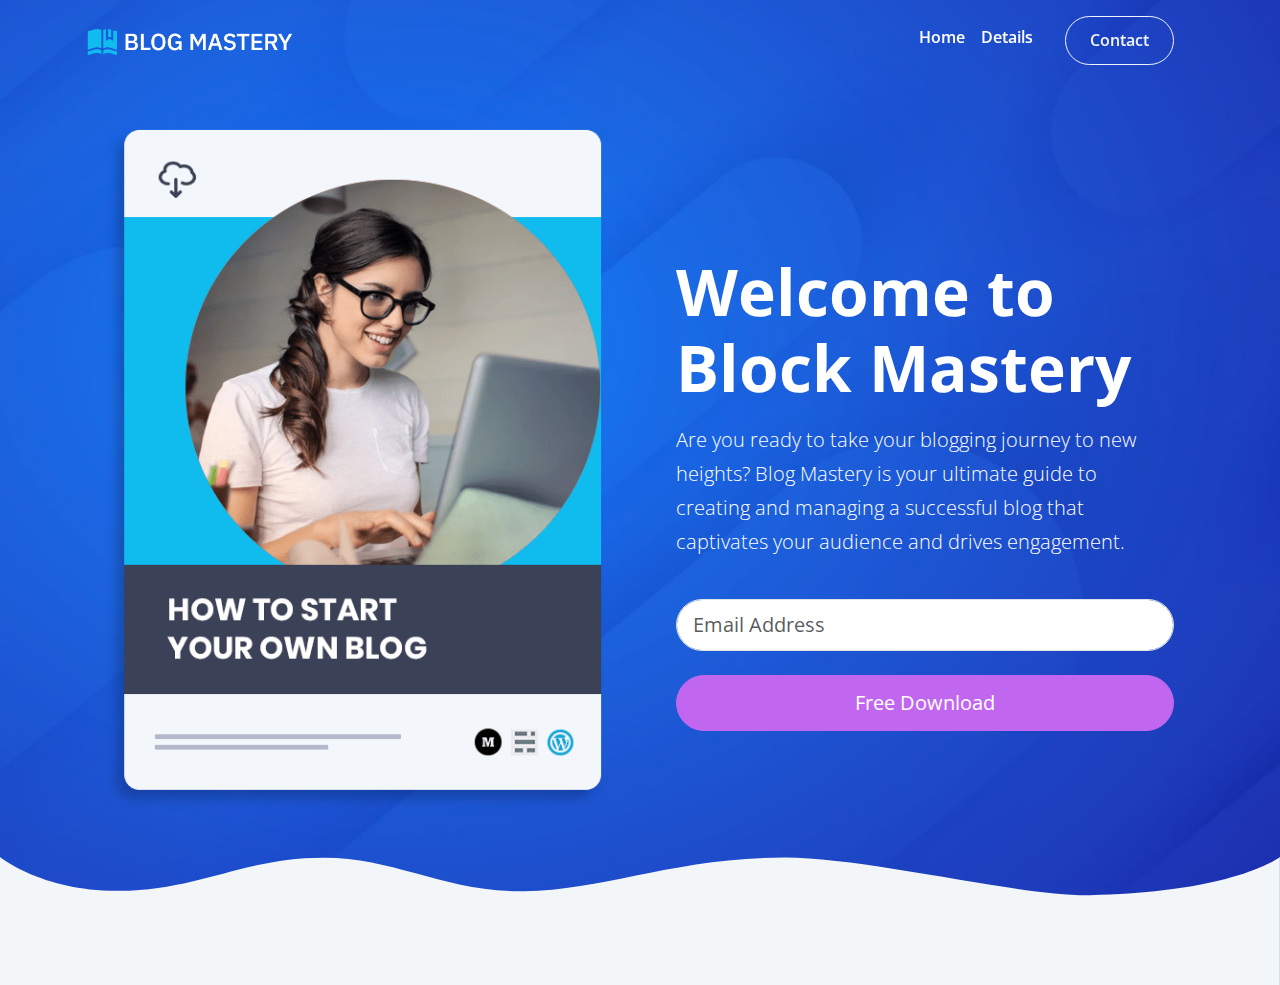
==== index.html @ 438045e8 "Header & Hero Sections finished!" ====
<!DOCTYPE html>
<html lang="en">
  <head>
    <meta charset="UTF-8" />
    <meta http-equiv="X-UA-Compatible" content="IE=edge" />
    <meta name="viewport" content="width=device-width, initial-scale=1.0" />
    <link
      href="https://fonts.googleapis.com/css2?family=Open+Sans:ital,wght@0,400;0,600;0,700;1,400&display=swap"
      rel="stylesheet"
    />
    <link rel="stylesheet" href="css/font-awesome.css" />
    <link rel="stylesheet" href="css/bootstrap.css" />
    <link rel="stylesheet" href="css/styles.css" />
    <link rel="icon" href="images/favicon.png" />
    <title>Free E-Book | Start Your Own Blog</title>
  </head>
  <body>
    <!-- NAVIGATION -->
    <!-- Navigation Start -->
    <nav class="navbar navbar-expand-lg fixed-top navbar-dark">

      <div class="container">
        <a href="index.html" class="navbar-brand">
          <img src="images/logo.png" alt="" width="225" />
        </a>
        <button
          class="navbar-toggler"
          type="button"
          data-bs-toggle="collapse"
          data-bs-target="#navbarNavDropdown"
        >
          <span class="navbar-toggler-icon"></span>
        </button>
        <div class="collapse navbar-collapse" id="navbarNavDropdown">
          <ul class="navbar-nav ms-auto">
            <li class="nav-item">
              <a href="index.html" class="nav-link fw-semibold">Home</a>
            </li>
            <li class="nav-item">
              <a href="#details" class="nav-link fw-semibold">Details</a>
            </li>
            <li class="nav-item">
              <a href="contact.html" class="btn btn-outline-light fw-semibold px-4 mx-4">Contact</a>
            </li>
          </ul>
        </div>
      </div>

    </nav>
    <!-- Navigation End -->

    <!-- HEADER -->
    <!-- Header Start -->
     <header class="header">
        <!-- HERO -->
        <!-- Hero Start -->
        <div class="hero text-white pt-7">
          <div class="container-xl">
            <div class="row">
              <div class="col-md-6">
                <div class="image-container mb-5 px-4">
                  <img src="images/header-ebook.png" alt="" class="img-fluid">
                </div>
              </div>

              <div class="col-md-6">
                <div class="text-container p-4 d-flex flex-column justify-content-center h-100 mb-5">
                  <h1 class="display-3 fw-bold">Welcome to Block Mastery</h1>
                  <p class="lead">
                    Are you ready to take your blogging journey to new heights? Blog Mastery is 
                    your ultimate guide to creating and managing a successful blog that captivates 
                    your audience and drives engagement.
                  </p>

                  <!-- Form -->
                   <div class="form-container text-center">
                    <form>
                      <div class="my-4">
                        <input type="email" class="form-control form-control-lg rounded-5" placeholder="Email Address">
                      </div>

                      <div class="d-grid">
                        <button class="btn btn-primary btn-lg text-white">Free Download</button>
                      </div>

                    </form>
                   </div>

                </div>
              </div>

            </div>
          </div>
        </div>
        <!-- Hero End -->

      <svg
        class="frame-decoration"
        data-name="Layer 2"
        xmlns="http://www.w3.org/2000/svg"
        preserveAspectRatio="none"
        viewBox="0 0 1920 192.275">

        <defs>
          <style>
            .cls-1 {
              fill: #f3f6f9;
            }
          </style>
        </defs>

        <title>frame-decoration</title>
        <path
          class="cls-1"
          d="M0,158.755s63.9,52.163,179.472,50.736c121.494-1.5,185.839-49.738,305.984-49.733,109.21,0,181.491,51.733,300.537,50.233,123.941-1.562,225.214-50.126,390.43-50.374,123.821-.185,353.982,58.374,458.976,56.373,217.907-4.153,284.6-57.236,284.6-57.236V351.03H0V158.755Z"
          transform="translate(0 -158.755)"
        />
      </svg> 
     </header>

    <script src="js/bootstrap.bundle.min.js"></script>
    <script src="js/script.js"></script>
  </body>
</html>
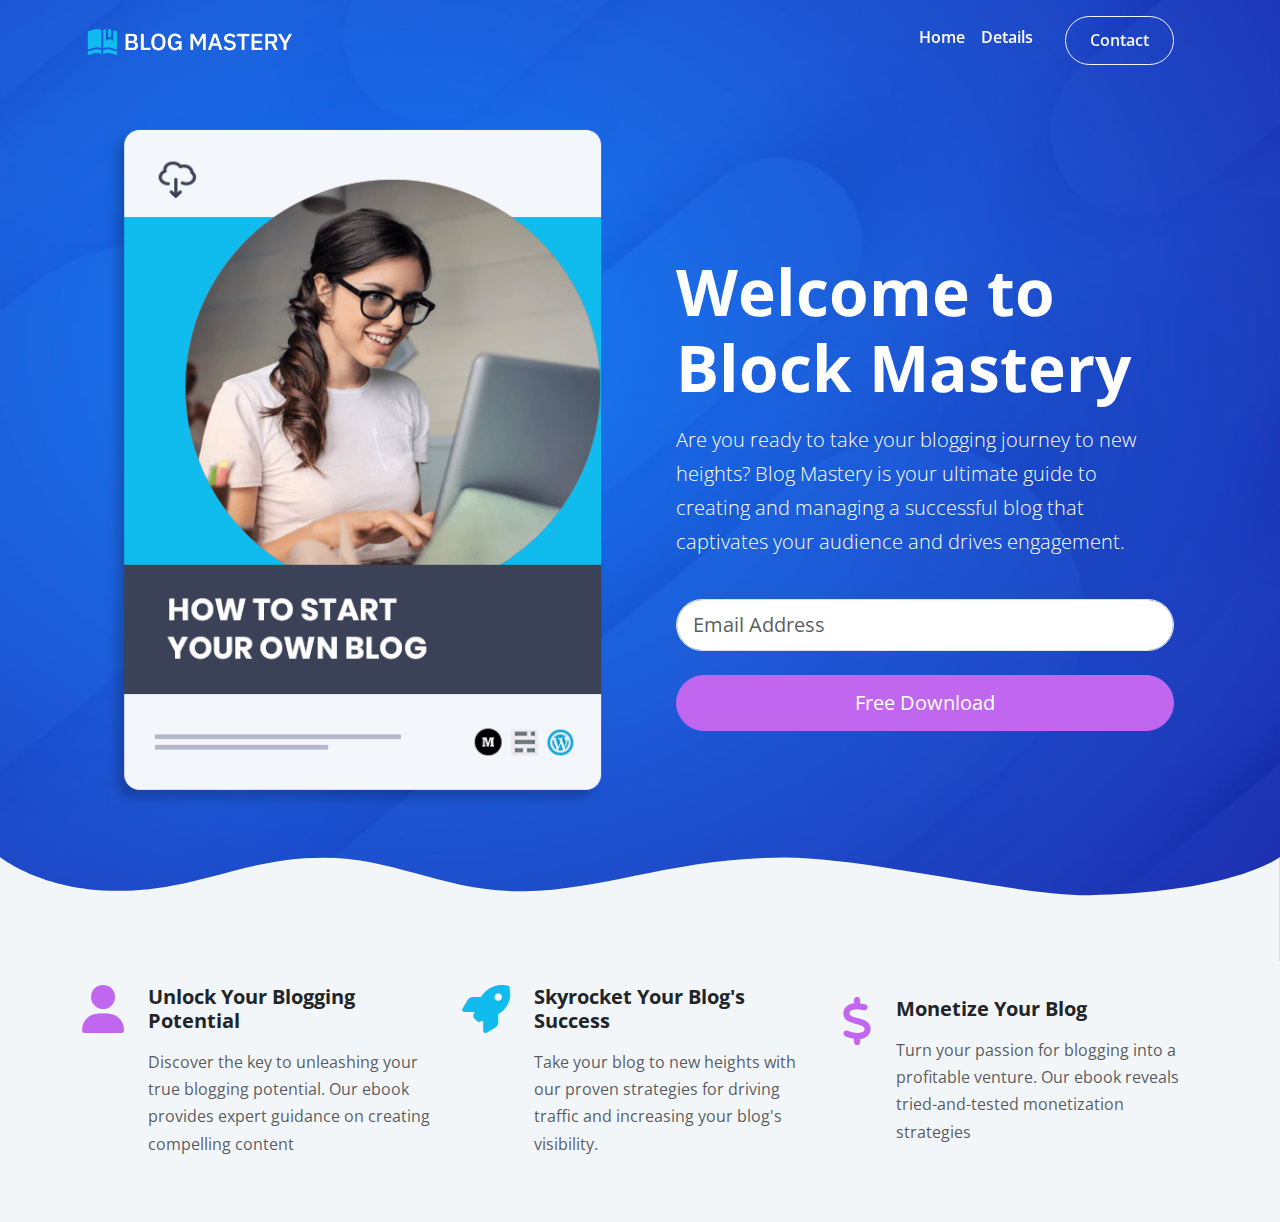
==== commit 731a80c6: "Benefits section finished!" ====
--- a/index.html
+++ b/index.html
@@ -52,47 +52,52 @@
     <!-- HEADER -->
     <!-- Header Start -->
      <header class="header">
-        <!-- HERO -->
-        <!-- Hero Start -->
-        <div class="hero text-white pt-7">
-          <div class="container-xl">
-            <div class="row">
-              <div class="col-md-6">
-                <div class="image-container mb-5 px-4">
-                  <img src="images/header-ebook.png" alt="" class="img-fluid">
-                </div>
+      <!-- HERO -->
+      <!-- Hero Start -->
+      <div class="hero text-white pt-7">
+        <div class="container-xl">
+          <div class="row">
+            <!-- First Column -->
+            <div class="col-md-6">
+              <div class="image-container mb-5 px-4">
+                <img src="images/header-ebook.png" alt="" class="img-fluid">
               </div>
+            </div>
+            <!-- First Column -->
 
-              <div class="col-md-6">
-                <div class="text-container p-4 d-flex flex-column justify-content-center h-100 mb-5">
-                  <h1 class="display-3 fw-bold">Welcome to Block Mastery</h1>
-                  <p class="lead">
-                    Are you ready to take your blogging journey to new heights? Blog Mastery is 
-                    your ultimate guide to creating and managing a successful blog that captivates 
-                    your audience and drives engagement.
-                  </p>
+            <!-- Second Column -->
+            <div class="col-md-6">
+              <div class="text-container p-4 d-flex flex-column justify-content-center h-100 mb-5">
+                <h1 class="display-3 fw-bold">Welcome to Block Mastery</h1>
+                <p class="lead">
+                  Are you ready to take your blogging journey to new heights? Blog Mastery is 
+                  your ultimate guide to creating and managing a successful blog that captivates 
+                  your audience and drives engagement.
+                </p>
 
-                  <!-- Form -->
-                   <div class="form-container text-center">
-                    <form>
-                      <div class="my-4">
-                        <input type="email" class="form-control form-control-lg rounded-5" placeholder="Email Address">
-                      </div>
+                <!-- Form -->
+                  <div class="form-container text-center">
+                  <form>
+                    <div class="my-4">
+                      <input type="email" class="form-control form-control-lg rounded-5" placeholder="Email Address">
+                    </div>
 
-                      <div class="d-grid">
-                        <button class="btn btn-primary btn-lg text-white">Free Download</button>
-                      </div>
+                    <div class="d-grid">
+                      <button class="btn btn-primary btn-lg text-white">Free Download</button>
+                    </div>
 
-                    </form>
-                   </div>
+                  </form>
+                  </div>
+                <!-- Form -->
 
-                </div>
               </div>
+            </div>
+            <!-- Second Column -->
 
-            </div>
           </div>
         </div>
-        <!-- Hero End -->
+      </div>
+      <!-- Hero End -->
 
       <svg
         class="frame-decoration"
@@ -108,8 +113,6 @@
             }
           </style>
         </defs>
-
-        <title>frame-decoration</title>
         <path
           class="cls-1"
           d="M0,158.755s63.9,52.163,179.472,50.736c121.494-1.5,185.839-49.738,305.984-49.733,109.21,0,181.491,51.733,300.537,50.233,123.941-1.562,225.214-50.126,390.43-50.374,123.821-.185,353.982,58.374,458.976,56.373,217.907-4.153,284.6-57.236,284.6-57.236V351.03H0V158.755Z"
@@ -117,6 +120,55 @@
         />
       </svg> 
      </header>
+    <!-- Header End -->
+
+    <!-- BENEFITS SECTION -->
+    <!-- Benefits/Icons Section Start -->
+    <section class="icons bg-light pb-5">
+      <div class="container-xl">
+        <div class="row hstack g-4">
+          <!-- First Column -->
+          <div class="col-md-4 d-flex gap-4">
+            <i class="fas fa-user fa-3x text-primary"></i>
+            <div>
+              <h5 class="fw-bold">Unlock Your Blogging Potential</h5>
+              <p class="text-muted">
+                Discover the key to unleashing your true blogging potential. Our
+                ebook provides expert guidance on creating compelling content
+              </p>
+            </div>
+          </div>
+          <!-- First Column -->
+
+          <!-- Second Column -->
+          <div class="col-md-4 d-flex gap-4">
+            <i class="fas fa-rocket fa-3x text-secondary"></i>
+            <div>
+              <h5 class="fw-bold">Skyrocket Your Blog's Success</h5>
+              <p class="text-muted">
+                Take your blog to new heights with our proven strategies 
+                for driving traffic and increasing your blog's visibility.
+              </p>
+            </div>
+          </div>
+          <!-- Second Column -->
+
+          <!-- Third Column -->
+          <div class="col-md-4 d-flex gap-4">
+            <i class="fas fa-dollar fa-3x text-primary"></i>
+            <div>
+              <h5 class="fw-bold">Monetize Your Blog</h5>
+              <p class="text-muted">
+                Turn your passion for blogging into a profitable venture. 
+                Our ebook reveals tried-and-tested monetization strategies
+              </p>
+            </div>
+          </div>
+          <!-- Third Column -->
+
+        </div>
+      </div>
+    </section>
 
     <script src="js/bootstrap.bundle.min.js"></script>
     <script src="js/script.js"></script>
--- a/css/styles.css
+++ b/css/styles.css
@@ -6,3 +6,13 @@
   background: url(../images/header-background.jpg) center center no-repeat;
   background-size: cover;
 }
+
+@media (max-width: 1000px) {
+  .hero .image-container {
+    display: flex;
+    justify-content: center;
+  }
+  .hero .text-container {
+    text-align: center;
+  }
+}
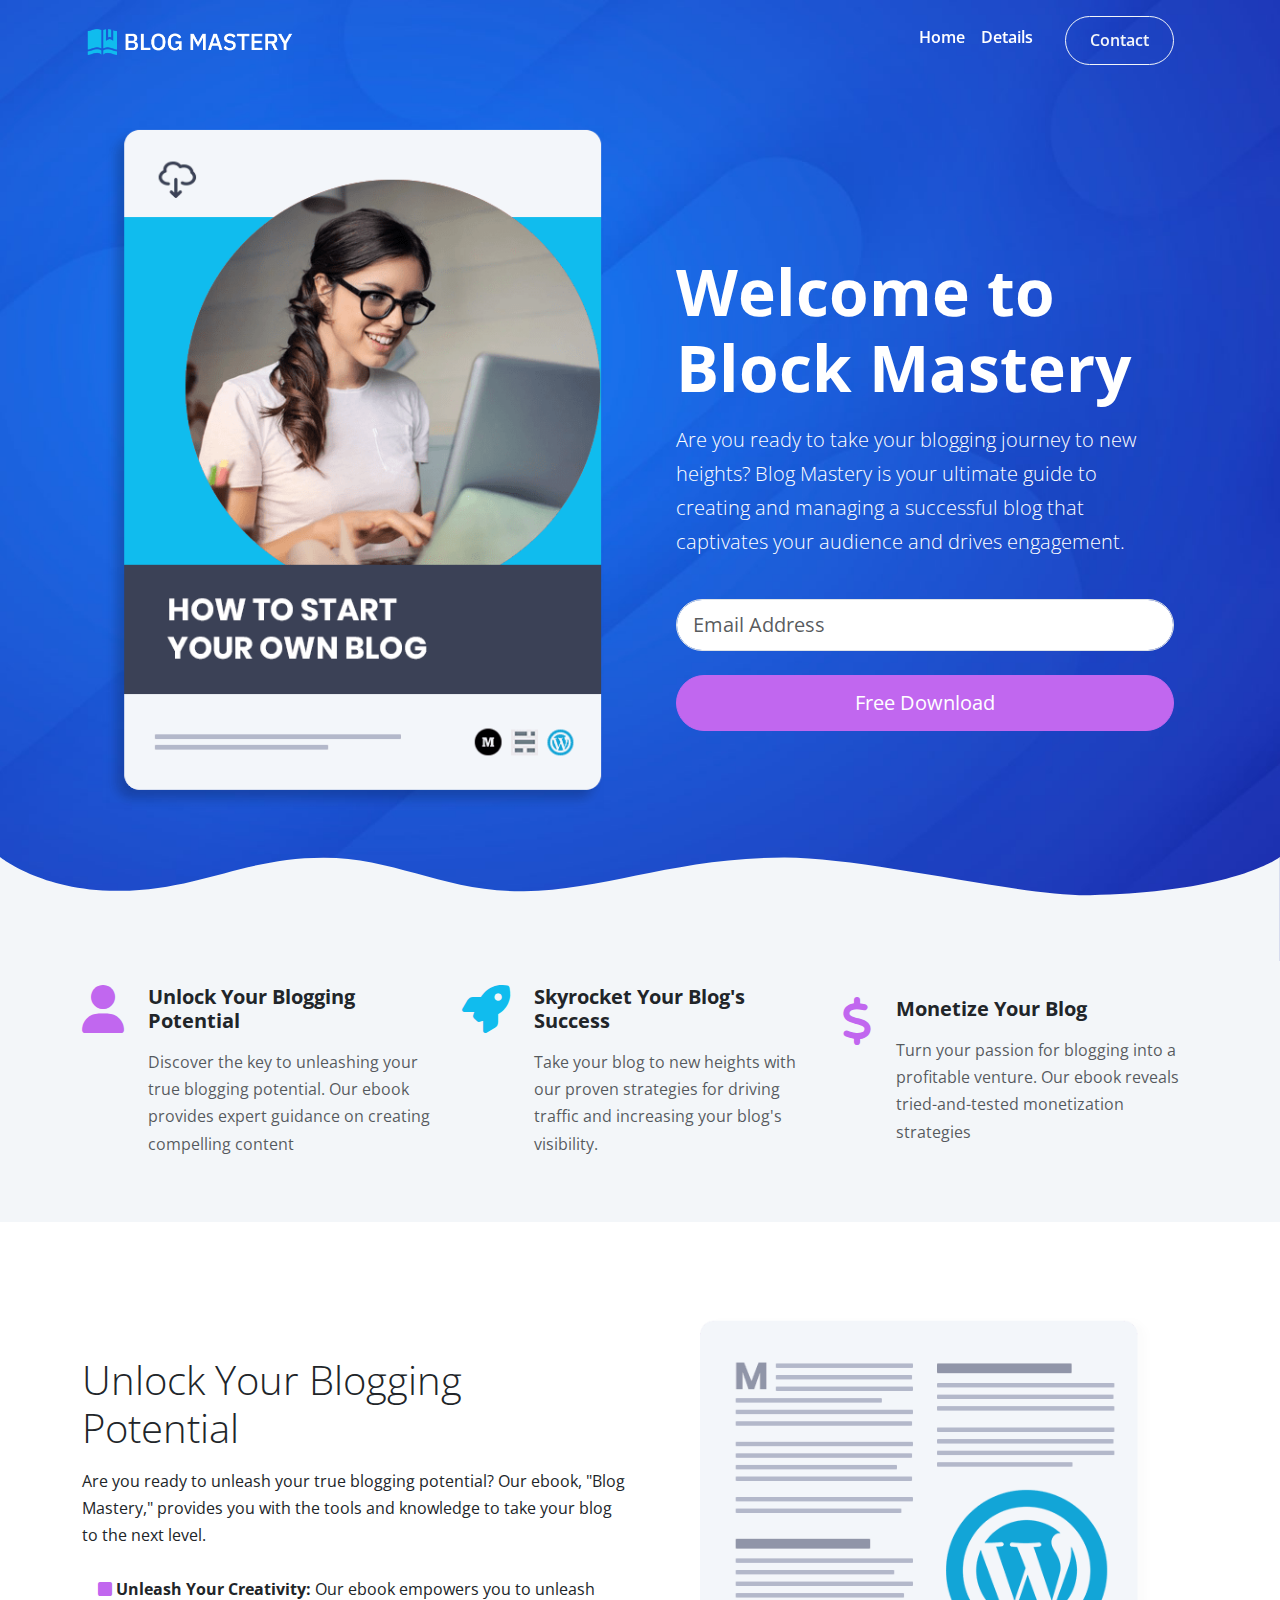
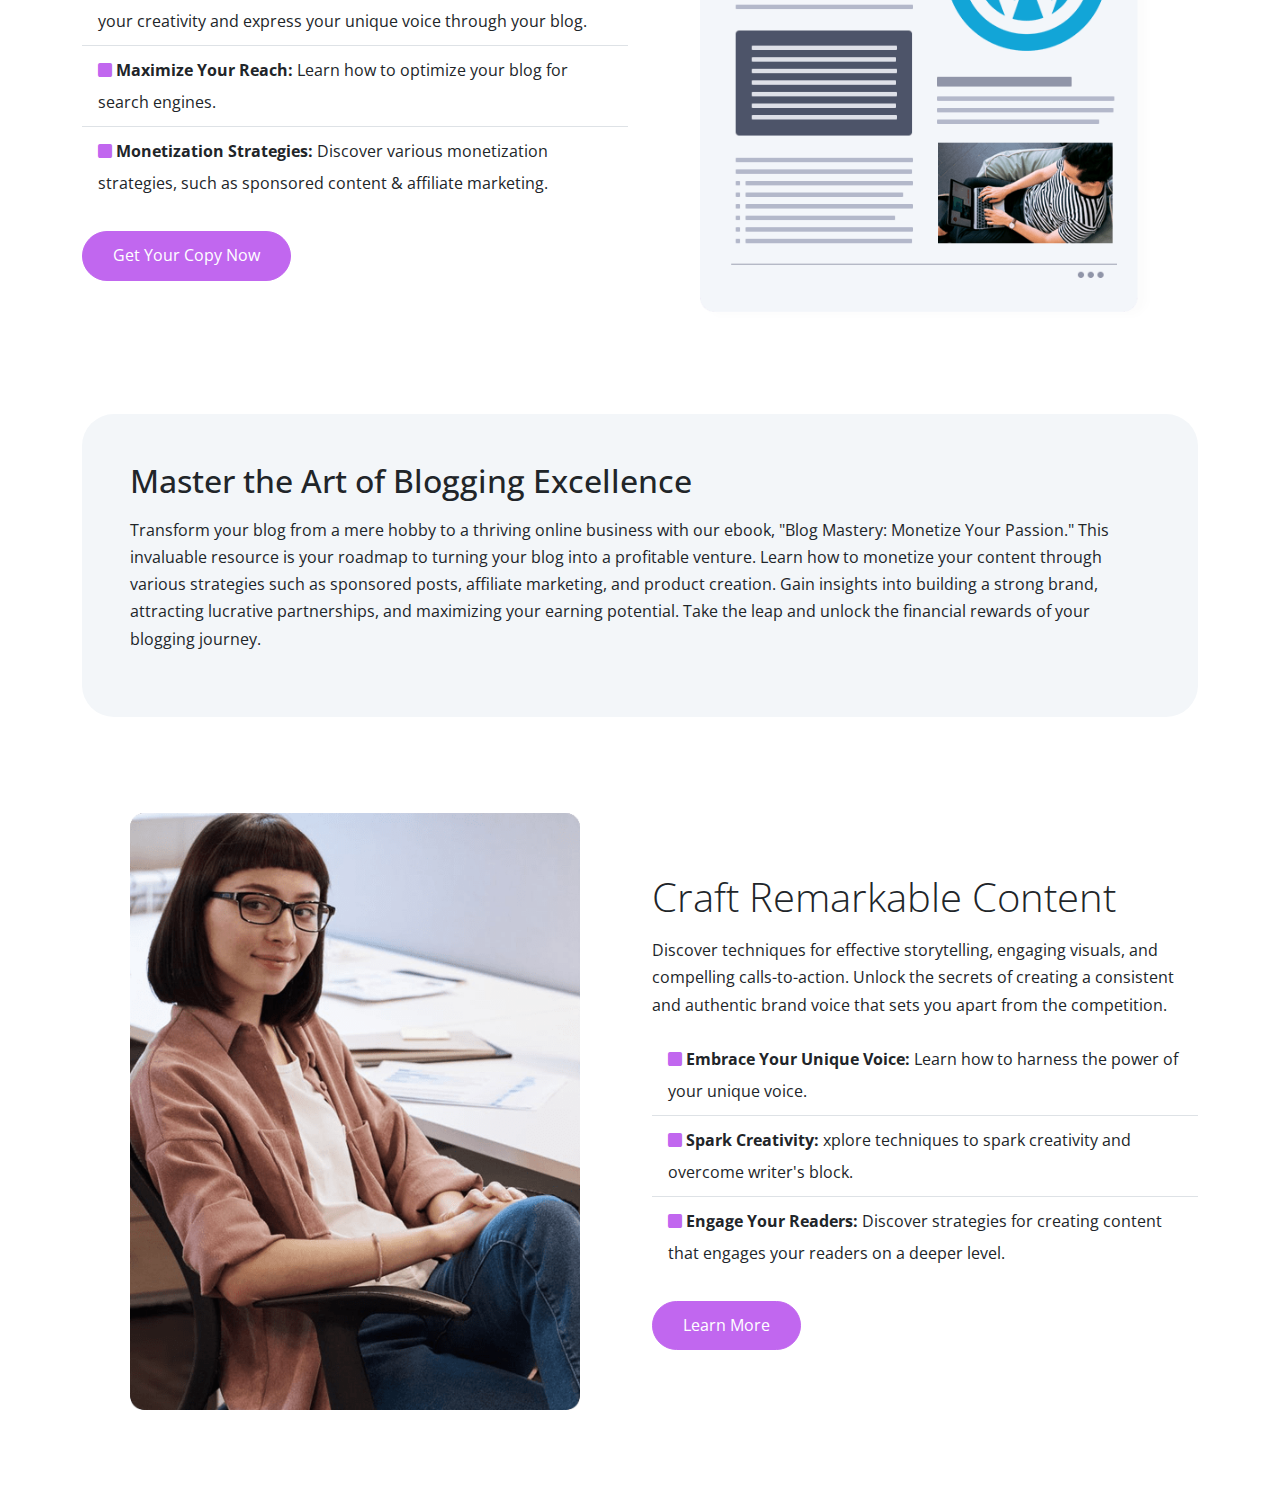
==== commit 74547274: "Details section finished!" ====
--- a/index.html
+++ b/index.html
@@ -169,6 +169,237 @@
         </div>
       </div>
     </section>
+    <!-- Benefits/Icons Section End -->
+
+    <!-- DETAILS SECTION -->
+    <!-- Details Section (Part 1) Start -->
+    <section id="details" class="details my-5">
+      <div class="container">
+        <div class="row">
+          <!-- Column 1 -->
+          <div class="col-lg-6">
+            <div class="text-container d-flex flex-column justify-content-center h-100">
+              <h2 class="display-6">Unlock Your Blogging Potential</h2>
+              <p>
+                Are you ready to unleash your true blogging potential? 
+                Our ebook, "Blog Mastery," provides you with the tools 
+                and knowledge to take your blog to the next level.
+              </p>
+
+              <ul class="list-group list-group-flush lh-lg">
+                <li class="list-group-item">
+                  <i class="fas fa-square text-primary"></i>
+                  <strong>Unleash Your Creativity: </strong>Our ebook empowers you to unleash your creativity and express your unique voice through your blog.
+                </li>
+
+                <li class="list-group-item">
+                  <i class="fas fa-square text-primary"></i>
+                  <strong>Maximize Your Reach: </strong>Learn how to optimize your blog for search engines.
+                </li>
+
+                <li class="list-group-item">
+                  <i class="fas fa-square text-primary"></i>
+                  <strong>Monetization Strategies: </strong>Discover various monetization strategies, such as sponsored content & affiliate marketing.
+                </li>
+              </ul>
+
+              <a class="btn btn-primary text-white mt-4 align-self-start" data-bs-toggle="modal" data-bs-target="#modal1">Get Your Copy Now</a>
+
+            </div>
+          </div>
+          <!-- Column 1 -->
+
+          <!-- Column 2 -->
+          <div class="col-lg-6">
+            <div class="image-container p-5">
+              <img src="images/description.png" class="img-fluid">
+            </div>
+          </div>
+          <!-- Column 2 -->
+        </div>
+      </div>
+    </section>
+    <!-- Details Section (Part 1) End -->
+
+    <!-- MODAL 1 -->
+    <!-- Modal 1 -->
+    <div id="modal1" class="modal fade">
+      <div class="modal-dialog modal-lg mt-7">
+        <div class="modal-content p-5">
+          <div class="row">
+
+            <!-- Column 1 -->
+            <div class="col-lg-6">
+              <div class="image-container">
+                <img src="images/description.png" class="img-fluid">
+              </div>
+            </div>
+            <!-- Column 1 -->
+
+            <!-- Column 2 -->
+            <div class="col-lg-6">
+              <div class="text-container">
+                <h2 class="display-6">Unlock Your Blogging Potential</h2>
+                <p>
+                  Are you ready to unleash your true blogging potential? 
+                  Our ebook, "Blog Mastery," provides you with the tools 
+                  and knowledge to take your blog to the next level.
+                </p>
+
+                <ul class="list-group list-group-flush lh-lg">
+                  <li class="list-group-item">
+                    <i class="fas fa-square text-primary"></i>
+                    <strong>Unleash Your Creativity: </strong>Our ebook empowers you to unleash your creativity and express your unique voice through your blog.
+                  </li>
+
+                  <li class="list-group-item">
+                    <i class="fas fa-square text-primary"></i>
+                    <strong>Maximize Your Reach: </strong>Learn how to optimize your blog for search engines.
+                  </li>
+
+                  <li class="list-group-item">
+                    <i class="fas fa-square text-primary"></i>
+                    <strong>Monetization Strategies: </strong>Discover various monetization strategies, such as sponsored content & affiliate marketing.
+                  </li>
+                </ul>
+
+                <a href="" class="btn btn-primary text-white">Free Download</a>
+                <button class="btn btn-light" data-bs-dismiss="modal">Close</button>
+              </div>
+            </div>
+            <!-- Column 2 -->
+
+          </div>
+        </div>
+      </div>
+    </div>
+
+    <!-- STATEMENT -->
+    <!-- Statement -->
+    <section class="statement mb-5">
+      <div class="container">
+        <div class="row">
+          <div class="col-12">
+            <div class="text-container bg-light p-5 rounded-5">
+              <h2>Master the Art of Blogging Excellence</h2>
+              <p>
+                Transform your blog from a mere hobby to a thriving online business with our ebook, 
+                "Blog Mastery: Monetize Your Passion." This invaluable resource is your roadmap to turning 
+                your blog into a profitable venture. Learn how to monetize your content through various 
+                strategies such as sponsored posts, affiliate marketing, and product creation. 
+                Gain insights into building a strong brand, attracting lucrative partnerships, and maximizing 
+                your earning potential. Take the leap and unlock the financial rewards of your blogging journey.
+              </p>
+            </div>
+          </div>
+        </div>
+      </div>
+    </section>
+
+    <!-- Details Section (Part 2) Start -->
+    <section class="details my-5">
+      <div class="container">
+        <div class="row">
+          <!-- Column 1 -->
+          <div class="col-md-6">
+            <div class="image-container p-5">
+              <img src="images/author.png" class="img-fluid">
+            </div>
+          </div>
+          <!-- Column 1 -->
+
+          <!-- Column 2 -->
+          <div class="col-md-6">
+            <div class="text-container d-flex flex-column justify-content-center h-100">
+              <h2 class="display-6">Craft Remarkable Content</h2>
+              <p>
+                Discover techniques for effective storytelling, engaging visuals, 
+                and compelling calls-to-action. Unlock the secrets of creating a 
+                consistent and authentic brand voice that sets you apart from the 
+                competition.
+              </p>
+
+              <ul class="list-group list-group-flush lh-lg">
+                <li class="list-group-item">
+                  <i class="fas fa-square text-primary"></i>
+                  <strong>Embrace Your Unique Voice: </strong>Learn how to harness the power of your unique voice.
+                </li>
+
+                <li class="list-group-item">
+                  <i class="fas fa-square text-primary"></i>
+                  <strong>Spark Creativity: </strong>xplore techniques to spark creativity and overcome writer's block.
+                </li>
+
+                <li class="list-group-item">
+                  <i class="fas fa-square text-primary"></i>
+                  <strong>Engage Your Readers: </strong>Discover strategies for creating content that engages your readers on a deeper level.
+                </li>
+              </ul>
+
+              <a class="btn btn-primary text-white mt-4 align-self-start" data-bs-toggle="modal" data-bs-target="#modal2">Learn More</a>
+
+            </div>
+          </div>
+          <!-- Column 2 -->
+        </div>
+      </div>
+    </section>     
+    <!-- Details Section (Part 2) End -->
+
+    <!-- MODAL 2 -->
+    <!-- Modal 2 -->
+    <div id="modal2" class="modal fade">
+      <div class="modal-dialog modal-lg mt-7">
+        <div class="modal-content p-5">
+          <div class="row">
+
+            <!-- Column 1 -->
+            <div class="col-lg-6">
+              <div class="image-container">
+                <img src="images/author.png" alt="" class="img-fluid" />
+              </div>
+            </div>
+            <!-- Column 1 -->
+
+            <!-- Column 2 -->
+            <div class="col-lg-6">
+              <div class="text-container">
+                <h3 class="display-6">Craft Remarkable Content</h3>
+                <p>
+                  Discover techniques for effective storytelling, engaging
+                  visuals, and compelling calls-to-action. Unlock the secrets of
+                  creating a consistent and authentic brand voice that sets you
+                  apart from the competition.
+                </p>
+
+                <ul class="list-group list-group-flush lh-lg mb-3">
+                  <li class="list-group-item">
+                    <i class="fas fa-square text-primary"></i>
+                    <strong>Embrace Your Unique Voice:</strong> Learn how to harness the power of your unique voice.
+                  </li>
+
+                  <li class="list-group-item">
+                    <i class="fas fa-square text-primary"></i>
+                    <strong>Spark Creativity:</strong> Explore techniques to spark creativity and overcome writer's block.
+                  </li>
+
+                  <li class="list-group-item">
+                    <i class="fas fa-square text-primary"></i>
+                    <strong>Engage Your Readers:</strong> Discover strategies for creating content that engages your readers on a deeper level.
+                  </li>
+                </ul>
+
+                <a href="" class="btn btn-primary text-white">Free Download</a>
+                <button class="btn btn-light" data-bs-dismiss="modal">Close</button>
+
+              </div>
+            </div>
+            <!-- Column 2 -->
+
+          </div>
+        </div>
+      </div>
+    </div>
 
     <script src="js/bootstrap.bundle.min.js"></script>
     <script src="js/script.js"></script>
--- a/css/styles.css
+++ b/css/styles.css
@@ -1,10 +1,23 @@
 .navbar .btn-outline-light:hover {
   color: #333;
+}
+
+.navbar {
+  transition: all 0.5s ease-in-out;
+}
+
+.navbar-sticky {
+  opacity: 0.9;
+  box-shadow: 0 0 10px rgba(0, 0, 0, 0.5);
 }
 
 .header {
   background: url(../images/header-background.jpg) center center no-repeat;
   background-size: cover;
+}
+
+.modal-dialog {
+  max-width: 1024px;
 }
 
 @media (max-width: 1000px) {
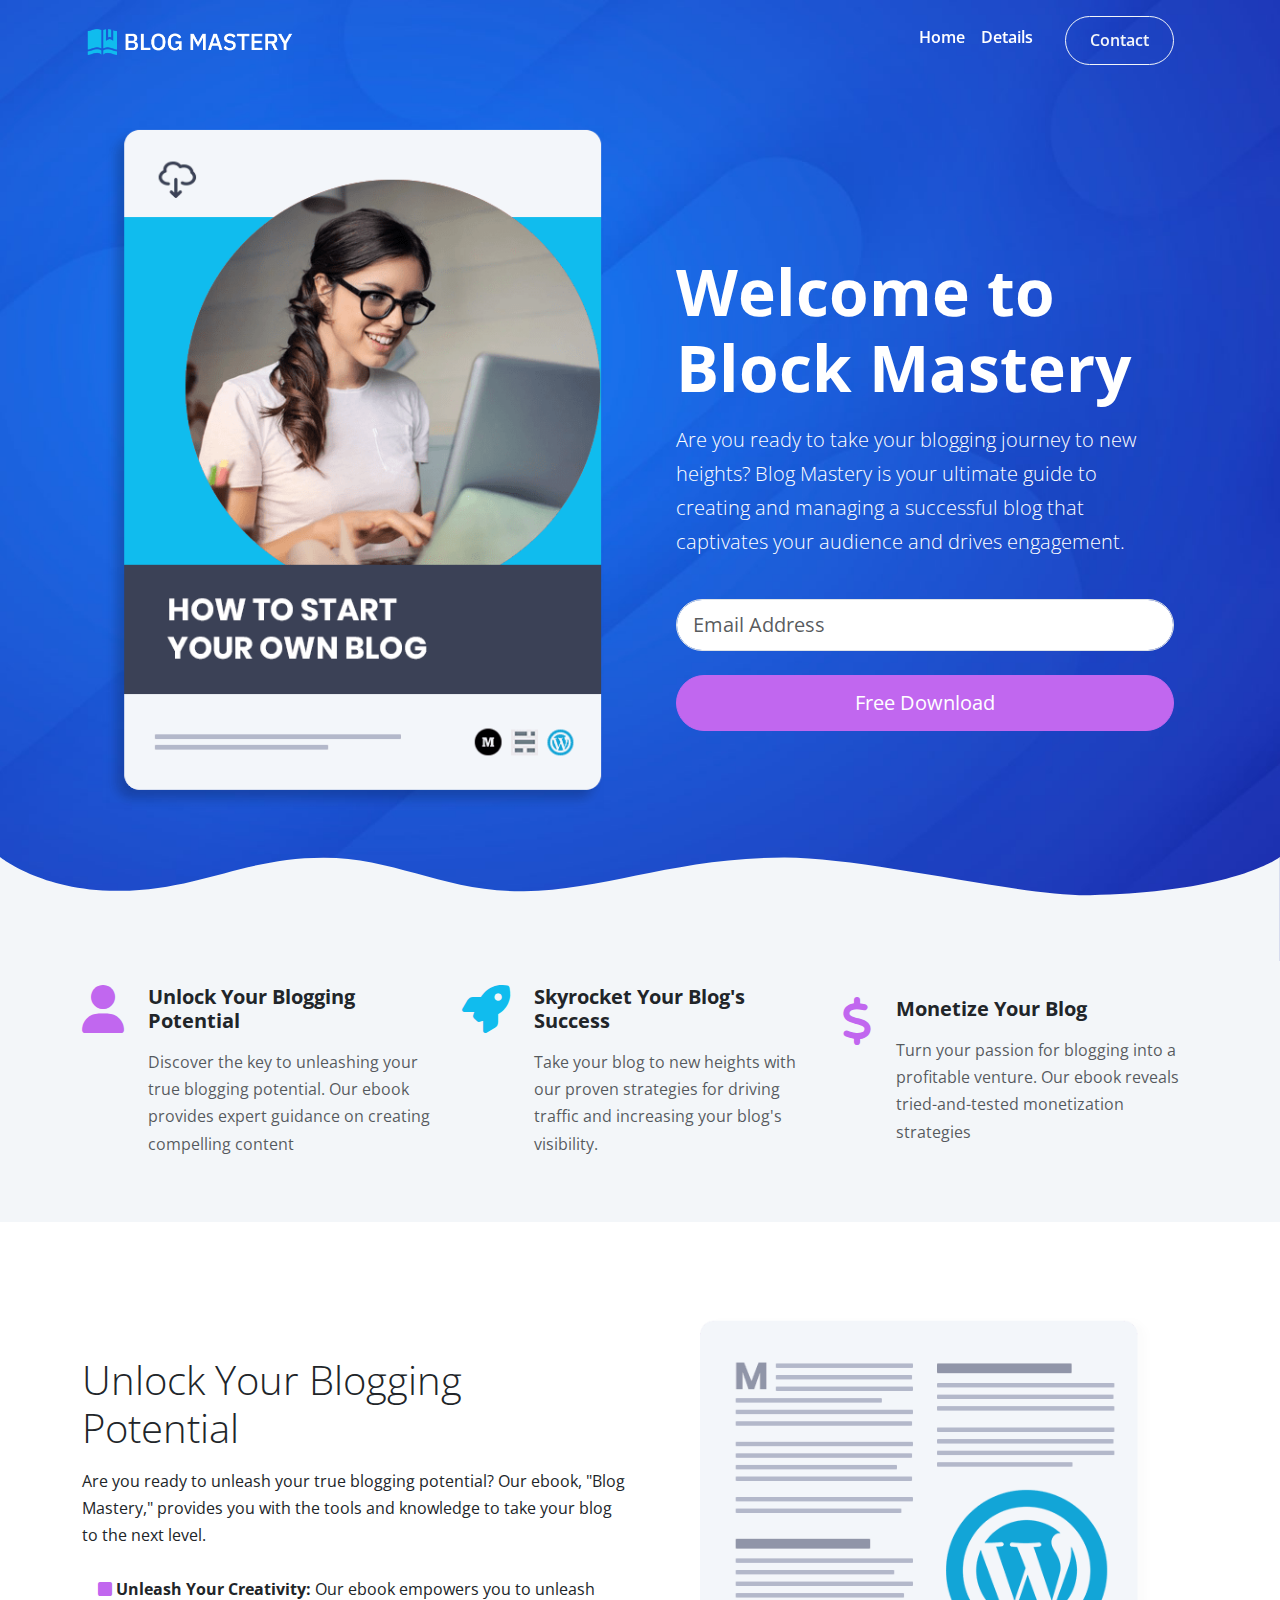
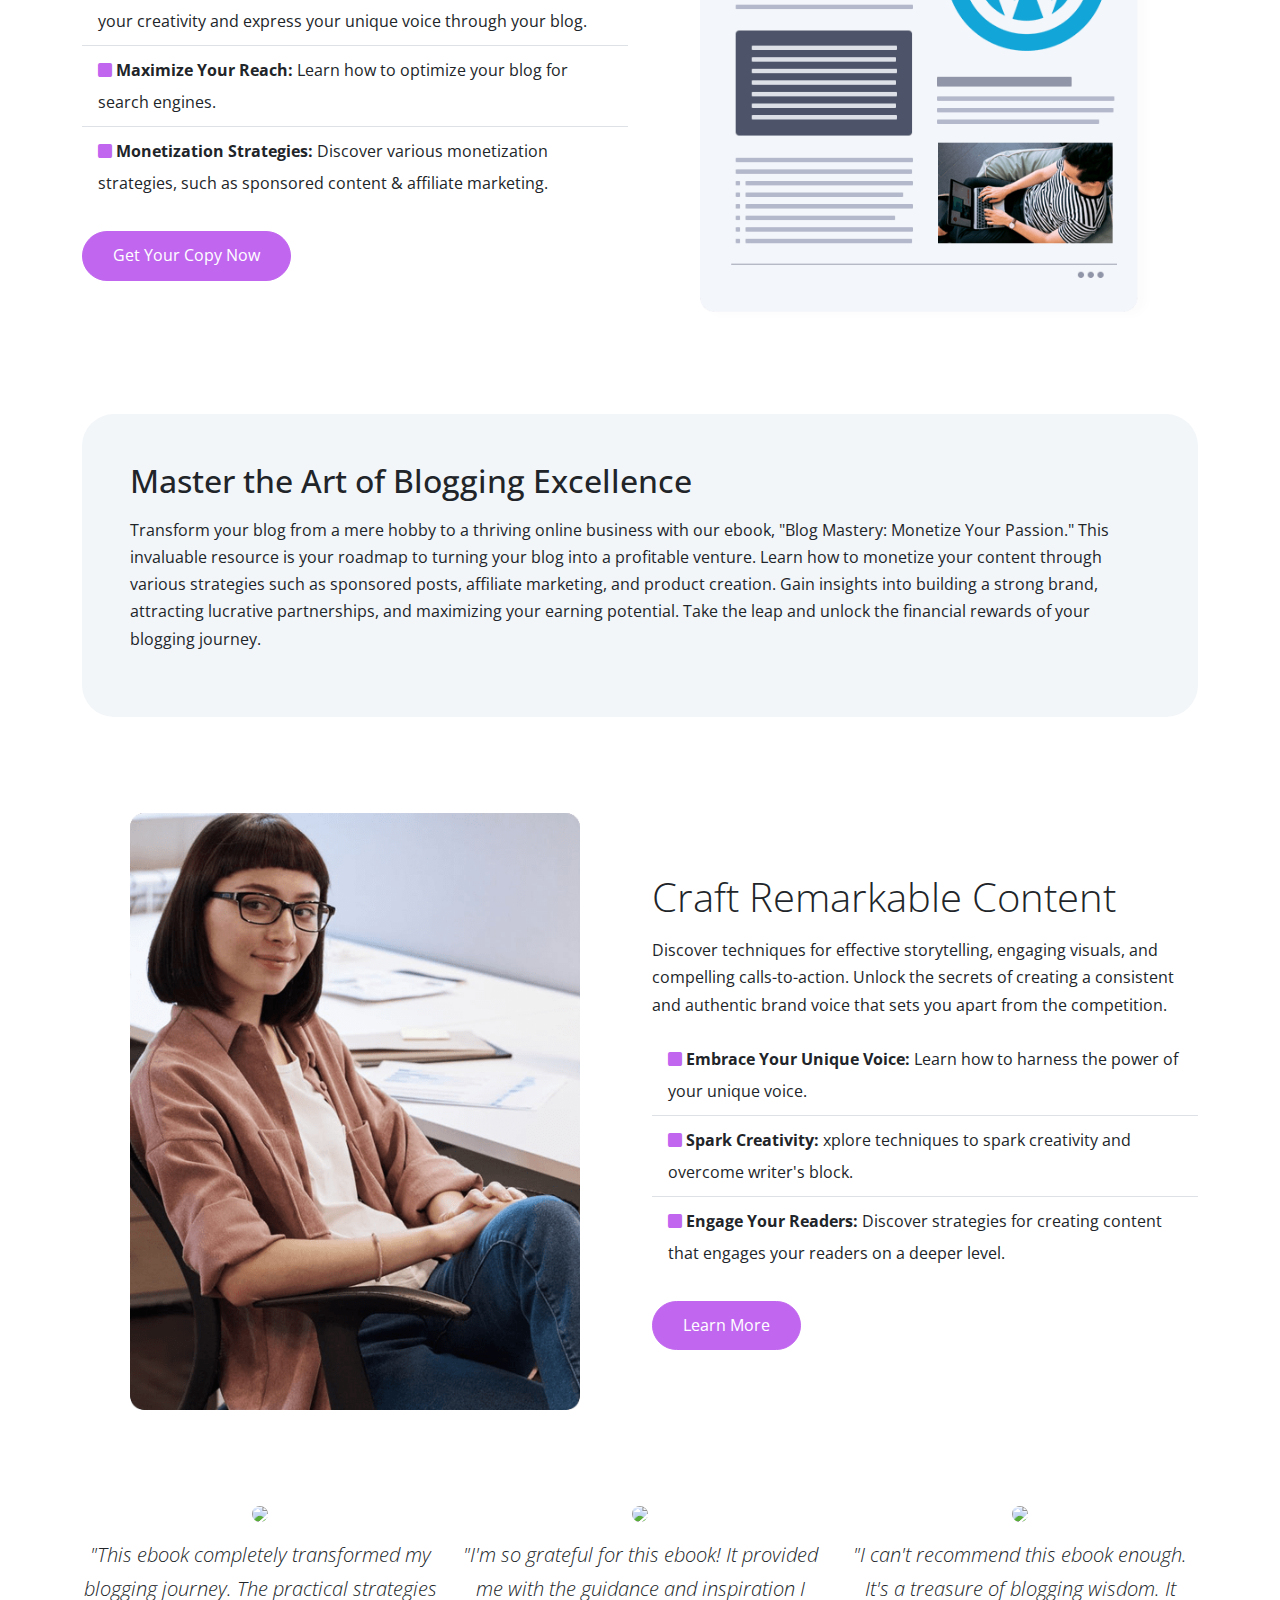
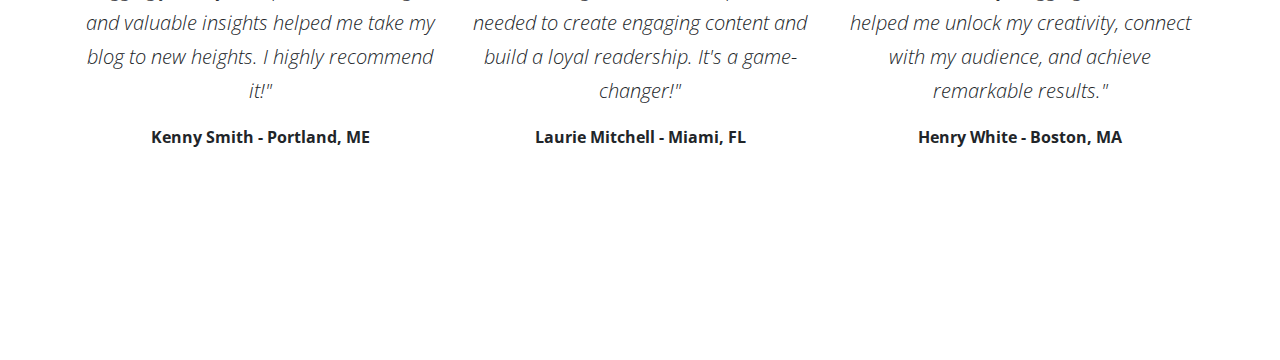
==== commit d164b1a2: "Testimonials section added!" ====
--- a/index.html
+++ b/index.html
@@ -4,10 +4,7 @@
     <meta charset="UTF-8" />
     <meta http-equiv="X-UA-Compatible" content="IE=edge" />
     <meta name="viewport" content="width=device-width, initial-scale=1.0" />
-    <link
-      href="https://fonts.googleapis.com/css2?family=Open+Sans:ital,wght@0,400;0,600;0,700;1,400&display=swap"
-      rel="stylesheet"
-    />
+    <link href="https://fonts.googleapis.com/css2?family=Open+Sans:ital,wght@0,400;0,600;0,700;1,400&display=swap" rel="stylesheet"/>
     <link rel="stylesheet" href="css/font-awesome.css" />
     <link rel="stylesheet" href="css/bootstrap.css" />
     <link rel="stylesheet" href="css/styles.css" />
@@ -222,7 +219,7 @@
     <!-- Details Section (Part 1) End -->
 
     <!-- MODAL 1 -->
-    <!-- Modal 1 -->
+    <!-- Modal 1 Start -->
     <div id="modal1" class="modal fade">
       <div class="modal-dialog modal-lg mt-7">
         <div class="modal-content p-5">
@@ -273,9 +270,10 @@
         </div>
       </div>
     </div>
+    <!-- Modal 1 End -->
 
     <!-- STATEMENT -->
-    <!-- Statement -->
+    <!-- Statement Start -->
     <section class="statement mb-5">
       <div class="container">
         <div class="row">
@@ -295,6 +293,7 @@
         </div>
       </div>
     </section>
+    <!-- Statement End -->
 
     <!-- Details Section (Part 2) Start -->
     <section class="details my-5">
@@ -347,7 +346,7 @@
     <!-- Details Section (Part 2) End -->
 
     <!-- MODAL 2 -->
-    <!-- Modal 2 -->
+    <!-- Modal 2 Start -->
     <div id="modal2" class="modal fade">
       <div class="modal-dialog modal-lg mt-7">
         <div class="modal-content p-5">
@@ -400,6 +399,42 @@
         </div>
       </div>
     </div>
+    <!-- Modal 2 End -->
+
+    <!-- TESTIMONIALS -->
+    <!-- Testimonials Start -->
+    <section class="testimonials mb-8">
+      <div class="container">
+        <div class="row">
+
+          <!-- Column 1 -->
+          <div class="col-md-4 text-center">
+            <img src="https://randomuser.me/api/portraits/men/32.jpg" class="rounded-circle mb-3">
+            <p class="lead fst-italic">"This ebook completely transformed my blogging journey. The practical strategies and valuable insights helped me take my blog to new heights. I highly recommend it!"</p>
+            <p class="fw-bold">Kenny Smith - Portland, ME</p>
+          </div>
+          <!-- Column 1 -->
+
+          <!-- Column 2 -->
+          <div class="col-md-4 text-center">
+            <img src="https://randomuser.me/api/portraits/women/32.jpg" class="rounded-circle mb-3">
+            <p class="lead fst-italic">"I'm so grateful for this ebook! It provided me with the guidance and inspiration I needed to create engaging content and build a loyal readership. It's a game-changer!"</p>
+            <p class="fw-bold">Laurie Mitchell - Miami, FL</p>
+          </div>
+          <!-- Column 2 -->
+
+          <!-- Column 3 -->
+          <div class="col-md-4 text-center">
+            <img src="https://randomuser.me/api/portraits/men/49.jpg" class="rounded-circle mb-3">
+            <p class="lead fst-italic">"I can't recommend this ebook enough. It's a treasure of blogging wisdom. It helped me unlock my creativity, connect with my audience, and achieve remarkable results."</p>
+            <p class="fw-bold">Henry White - Boston, MA</p>
+          </div>
+          <!-- Column 3 -->
+
+        </div>
+      </div>
+    </section>
+    <!-- Testimonials End -->
 
     <script src="js/bootstrap.bundle.min.js"></script>
     <script src="js/script.js"></script>
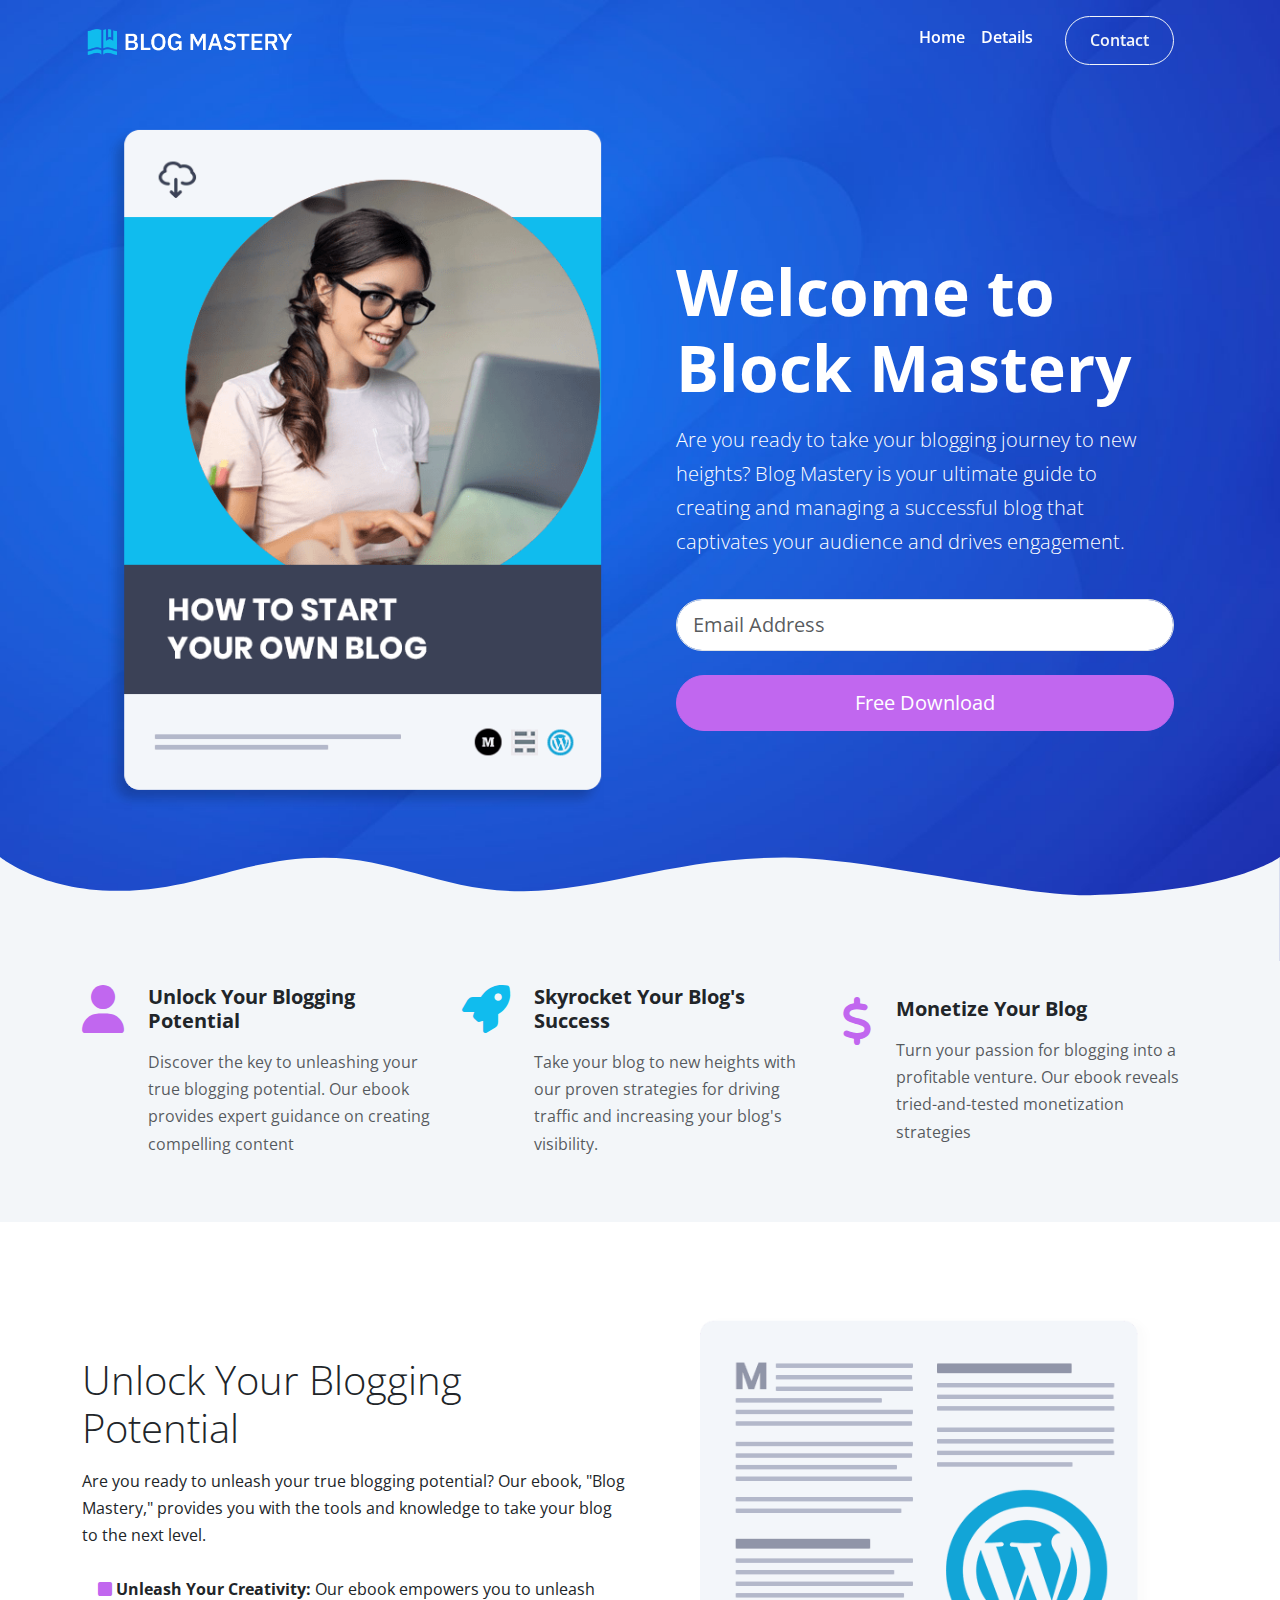
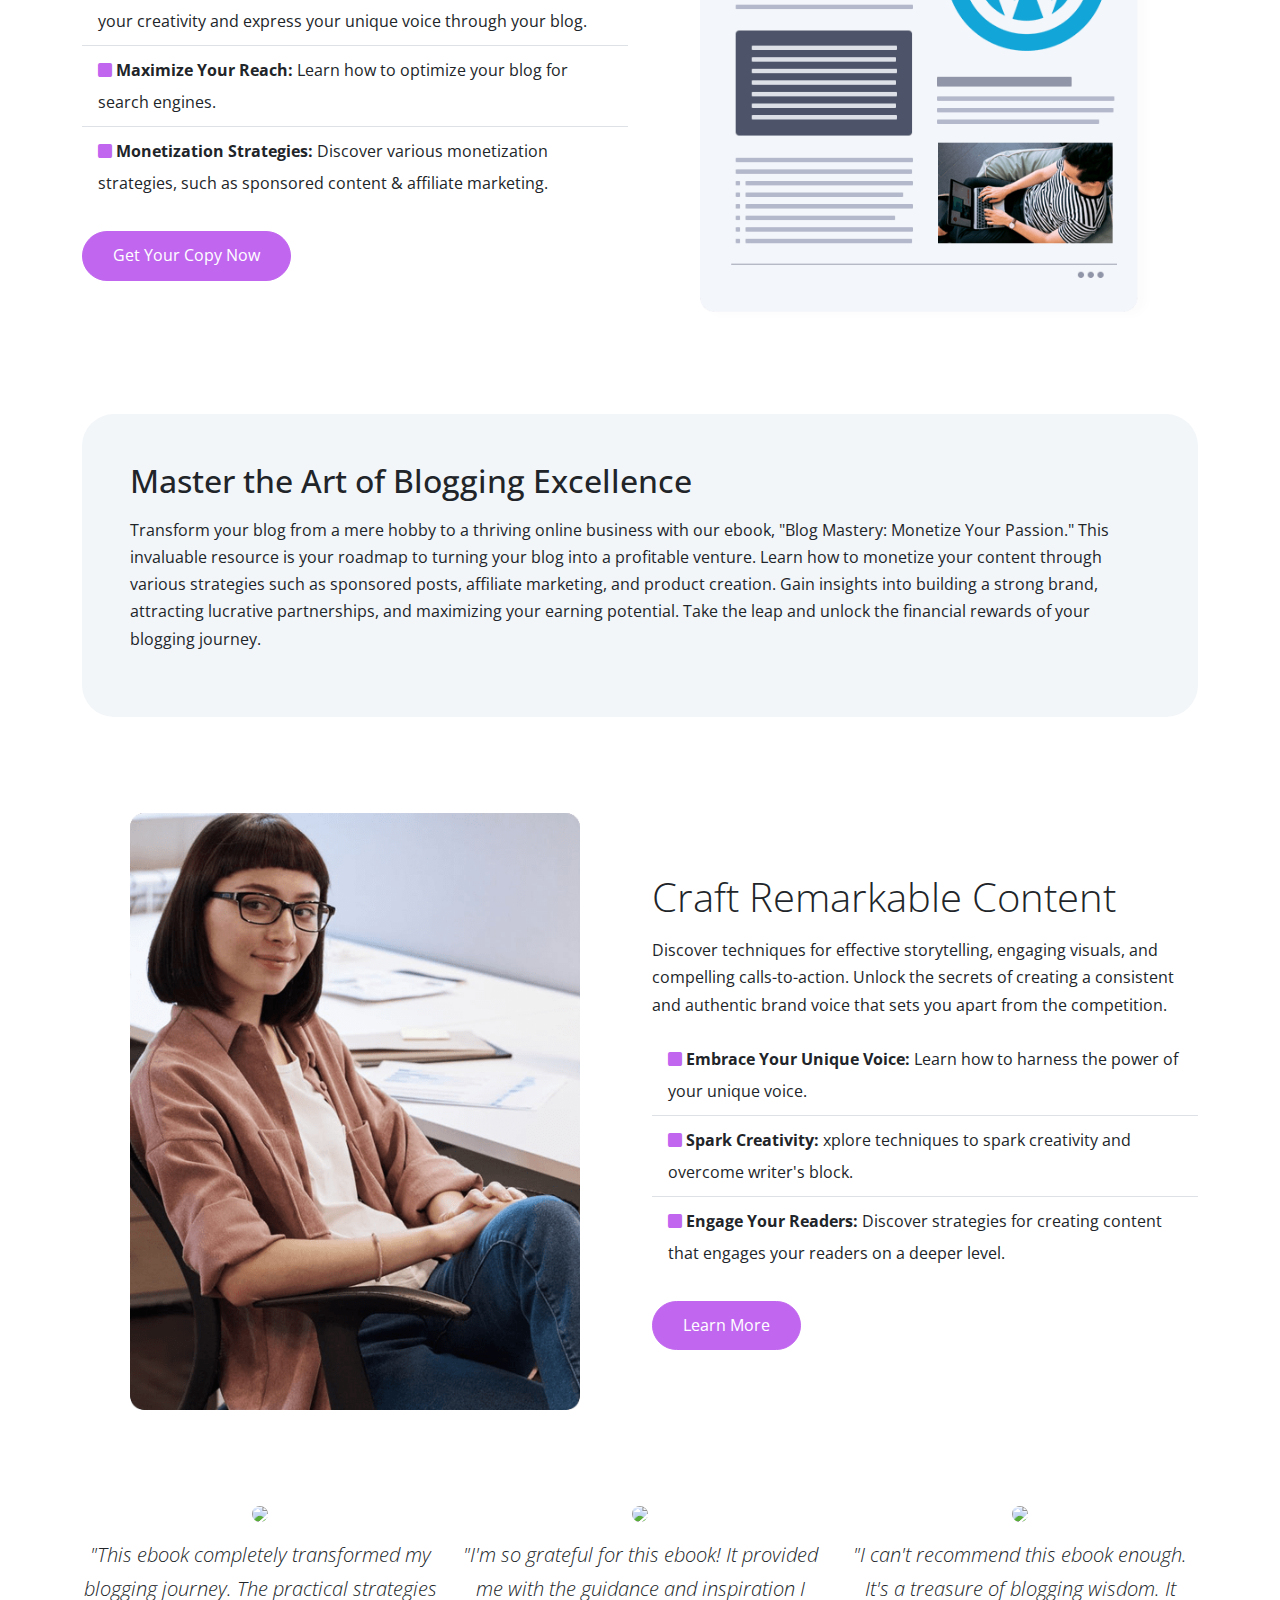
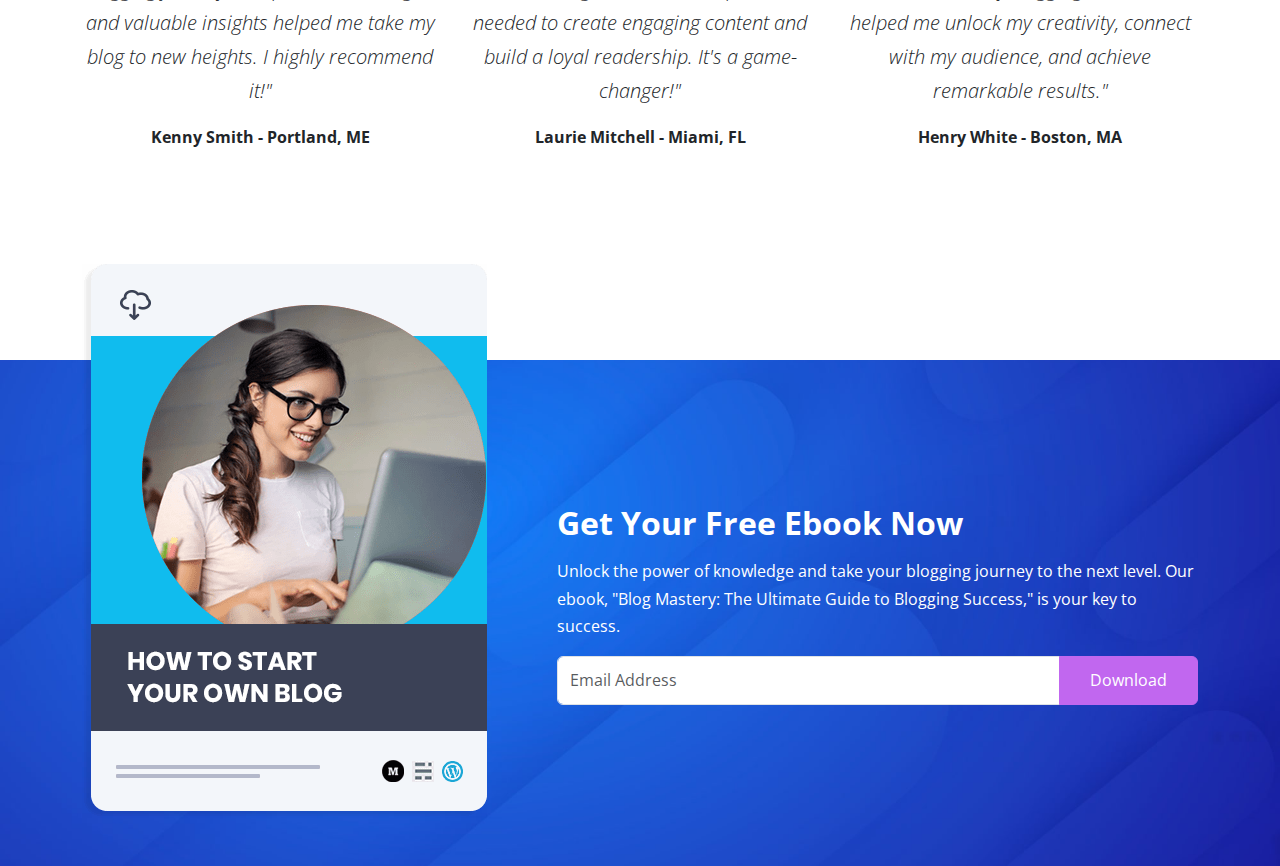
==== commit 2c564028: "Download Section added!" ====
--- a/index.html
+++ b/index.html
@@ -436,6 +436,42 @@
     </section>
     <!-- Testimonials End -->
 
+    <!-- DOWNLOAD SECTION -->
+    <!-- Download Section Start -->
+    <section class="download">
+      <div class="container">
+        <div class="row">
+
+          <div class="col-lg-5">
+            <div class="image-container mt-n6 mb-5">
+              <img src="images/download-ebook.png" class="img-fluid">
+            </div>
+          </div>
+
+          <div class="col-lg-7">
+            <div class="text-container text-white d-flex flex-column justify-content-center h-100 mb-5">
+              <h2 class="fw-bold">Get Your Free Ebook Now</h2>
+              <p>
+                Unlock the power of knowledge and take your blogging journey to the next level. Our ebook, 
+                "Blog Mastery: The Ultimate Guide to Blogging Success," is your key to success.
+              </p>
+
+              <!-- Form -->
+              <form>
+                <div class="input-group mb-3">
+                  <input type="email" class="form-control" placeholder="Email Address">
+                  <button class="btn btn-primary text-white rounded-end">Download</button>
+                </div>
+              </form>
+
+            </div>
+          </div>
+
+        </div>
+      </div>
+    </section>
+    <!-- Download Section End -->
+
     <script src="js/bootstrap.bundle.min.js"></script>
     <script src="js/script.js"></script>
   </body>
--- a/css/styles.css
+++ b/css/styles.css
@@ -20,6 +20,11 @@
   max-width: 1024px;
 }
 
+.download {
+  background: url("../images/download-background.jpg") center center no-repeat;
+  background-size: cover;
+}
+
 @media (max-width: 1000px) {
   .hero .image-container {
     display: flex;
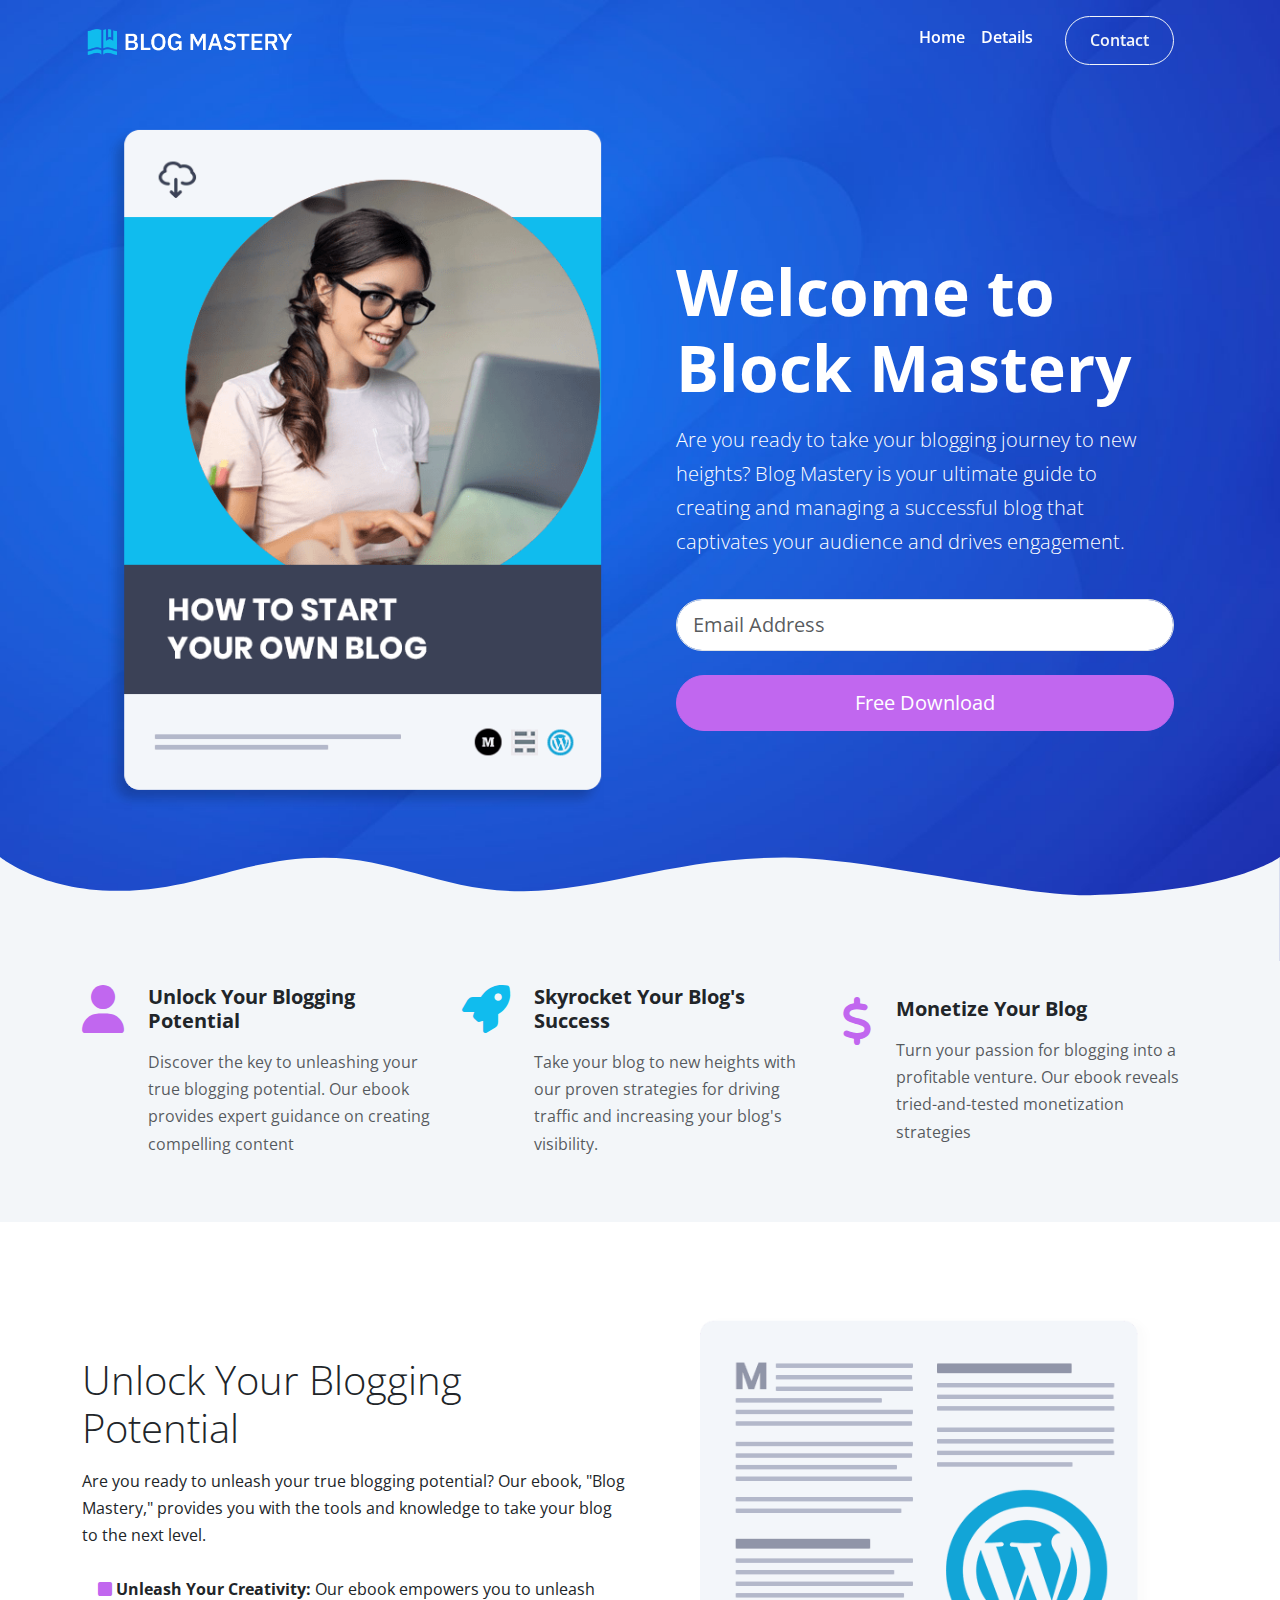
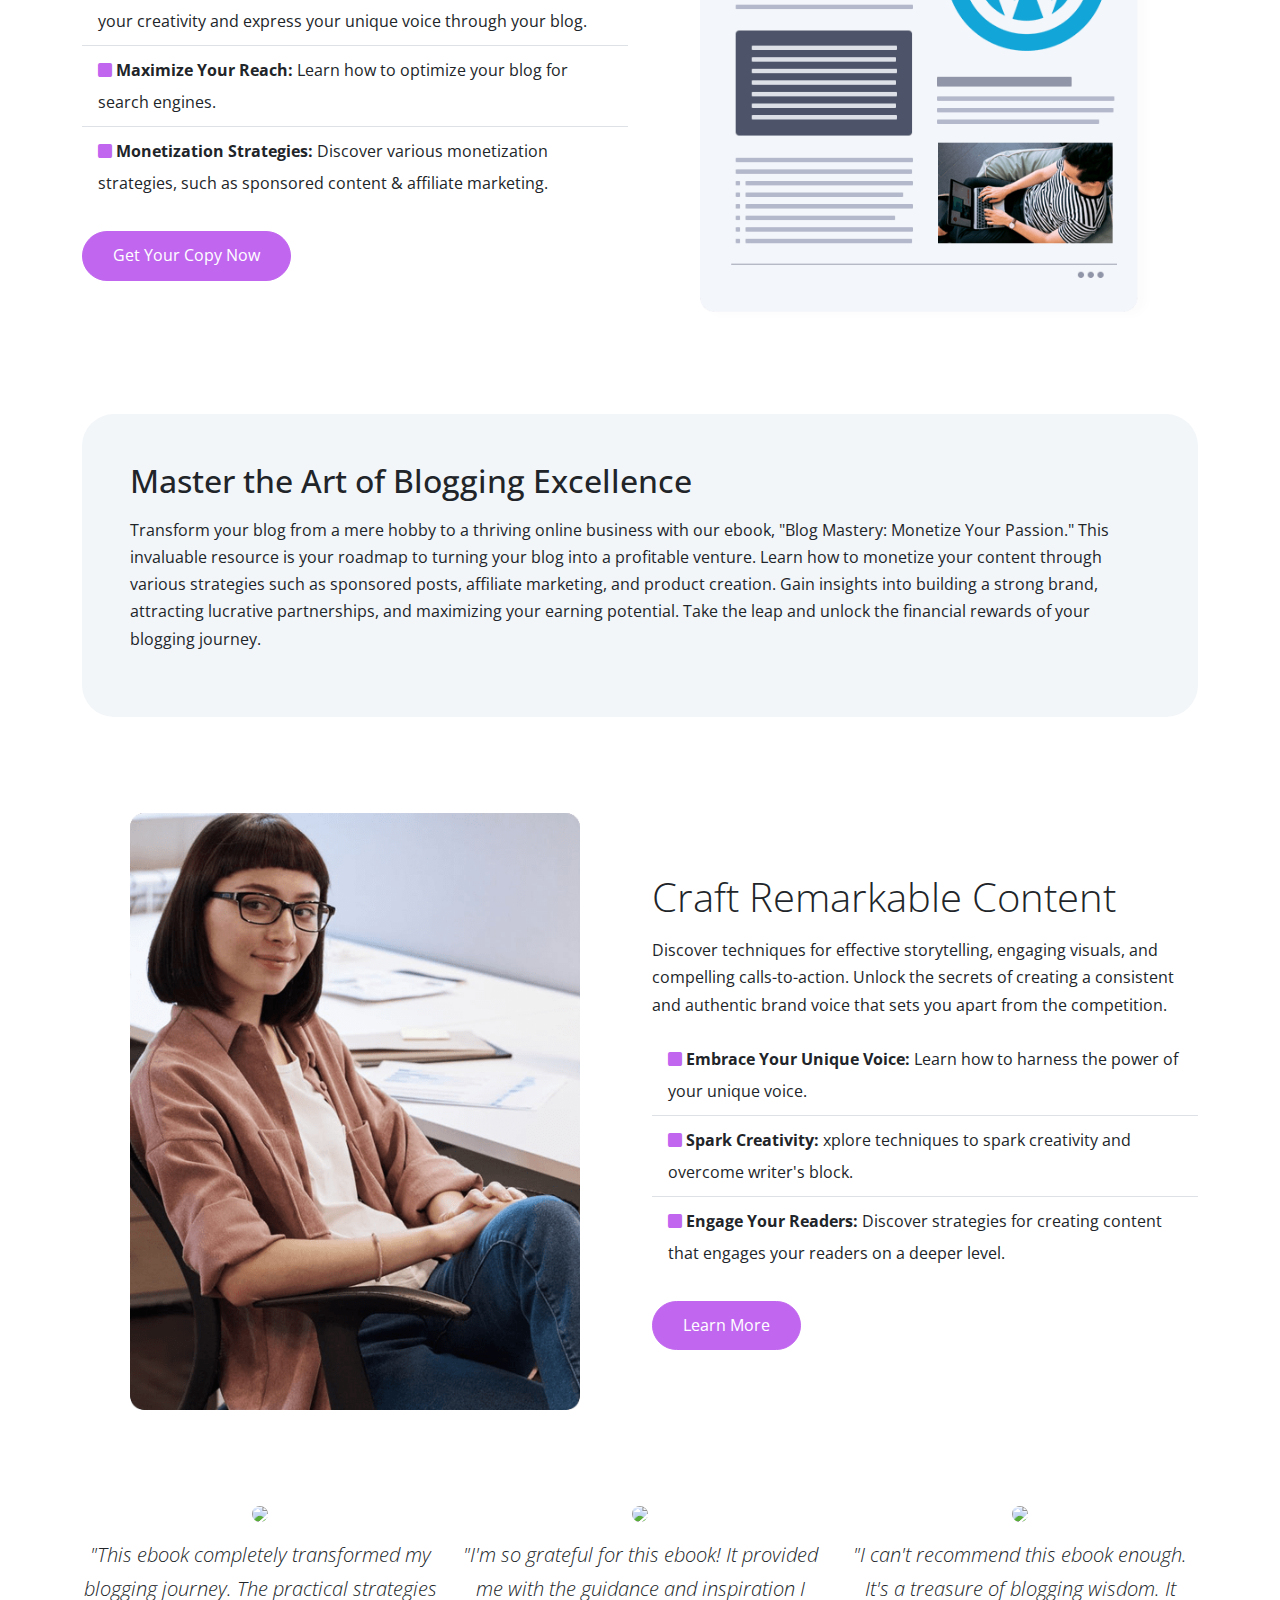
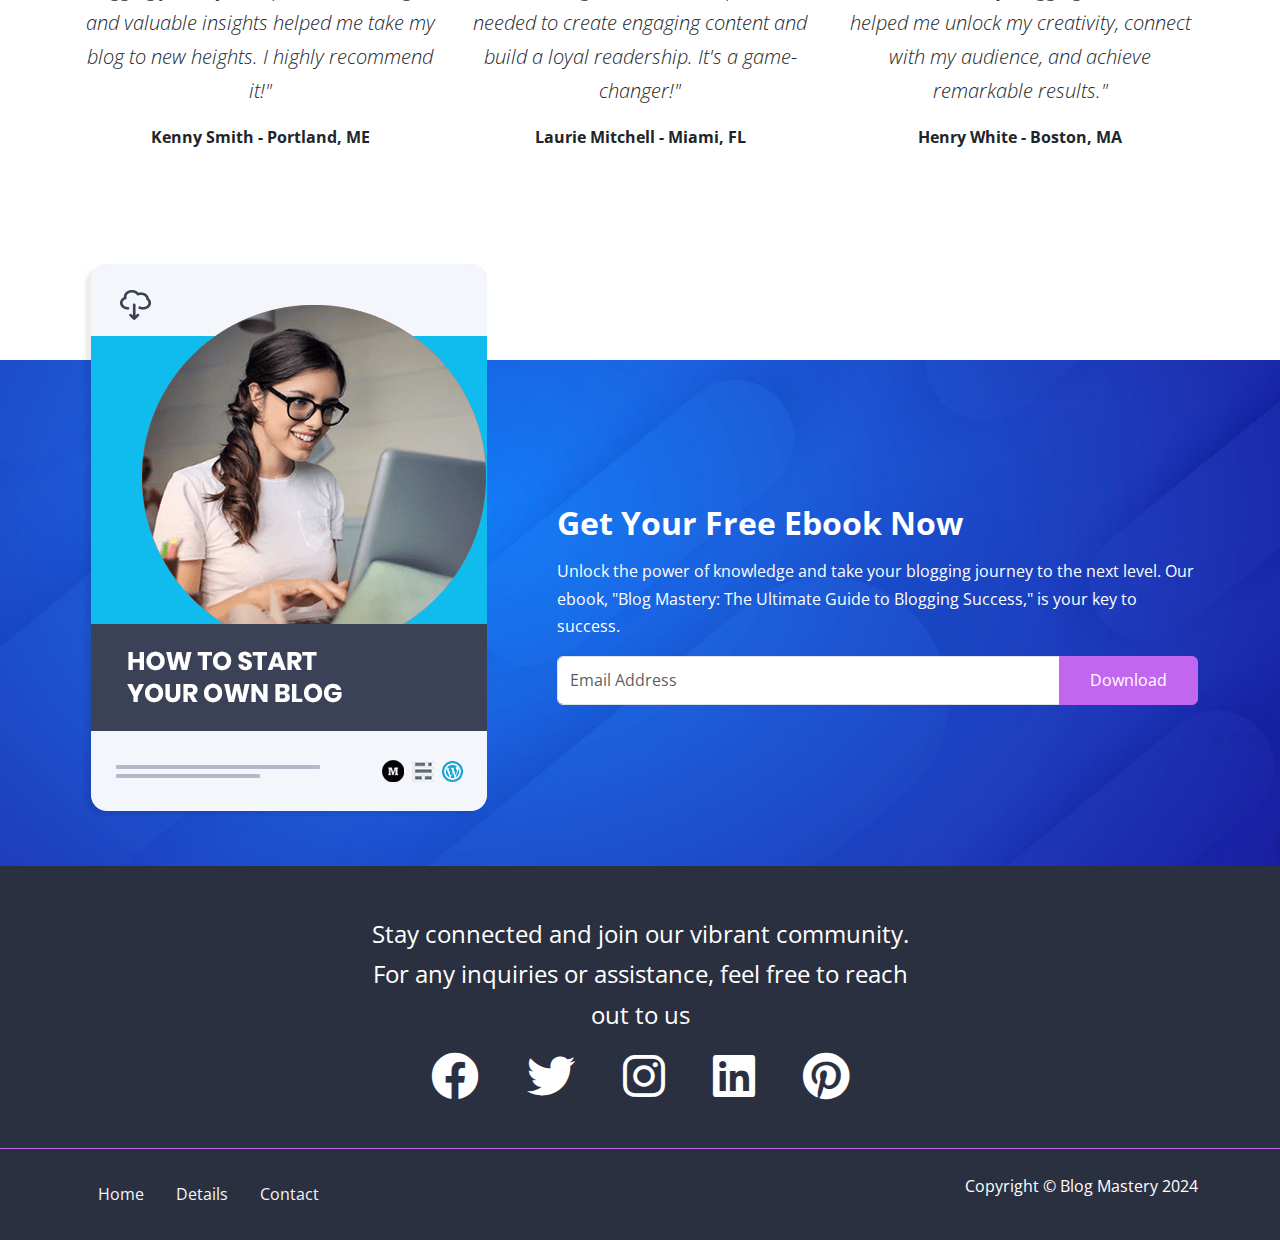
==== commit 0f4df76a: "Social media & Footer sections added!" ====
--- a/index.html
+++ b/index.html
@@ -472,6 +472,64 @@
     </section>
     <!-- Download Section End -->
 
+    <!-- SOCIAL -->
+    <!-- Social Section Start -->
+    <section class="social text-bg-dark py-5 overflow-hidden">
+      <div class="container">
+        <div class="row">
+
+          <div class="col-md-6 offset-md-3 text-center fs-4">
+            <p>
+              Stay connected and join our vibrant community. For any inquiries
+              or assistance, feel free to reach out to us
+            </p>
+
+            <div class="social-icons d-flex justify-content-center gap-5">
+              <i class="fab fa-facebook fa-2x"></i>
+              <i class="fab fa-twitter fa-2x"></i>
+              <i class="fab fa-instagram fa-2x"></i>
+              <i class="fab fa-linkedin fa-2x"></i>
+              <i class="fab fa-pinterest fa-2x"></i>
+            </div>
+          </div>
+
+        </div>
+      </div>
+    </section>
+    <!-- Social Section End -->
+
+    <!-- FOOTER -->
+    <!-- Footer Start -->
+    <footer class="border-top border-primary bg-dark text-white py-4">
+      <div class="container">
+        <div class="row">
+
+          <div class="col-md-8">
+            <ul class="nav">
+
+              <li class="nav-item">
+                <a href="index.html" class="nav-link link-light">Home</a>
+              </li>
+
+              <li class="nav-item">
+                <a href="#details" class="nav-link link-light">Details</a>
+              </li>
+
+              <li class="nav-item">
+                <a href="contact.html" class="nav-link link-light">Contact</a>
+              </li>
+
+            </ul>
+          </div>
+
+          <div class="col-md-4">
+            <p class="text-end d-none d-md-block"> Copyright &copy; Blog Mastery 2024</p>
+          </div>
+
+        </div>
+      </div>
+    </footer>
+    <!-- Footer End -->
     <script src="js/bootstrap.bundle.min.js"></script>
     <script src="js/script.js"></script>
   </body>
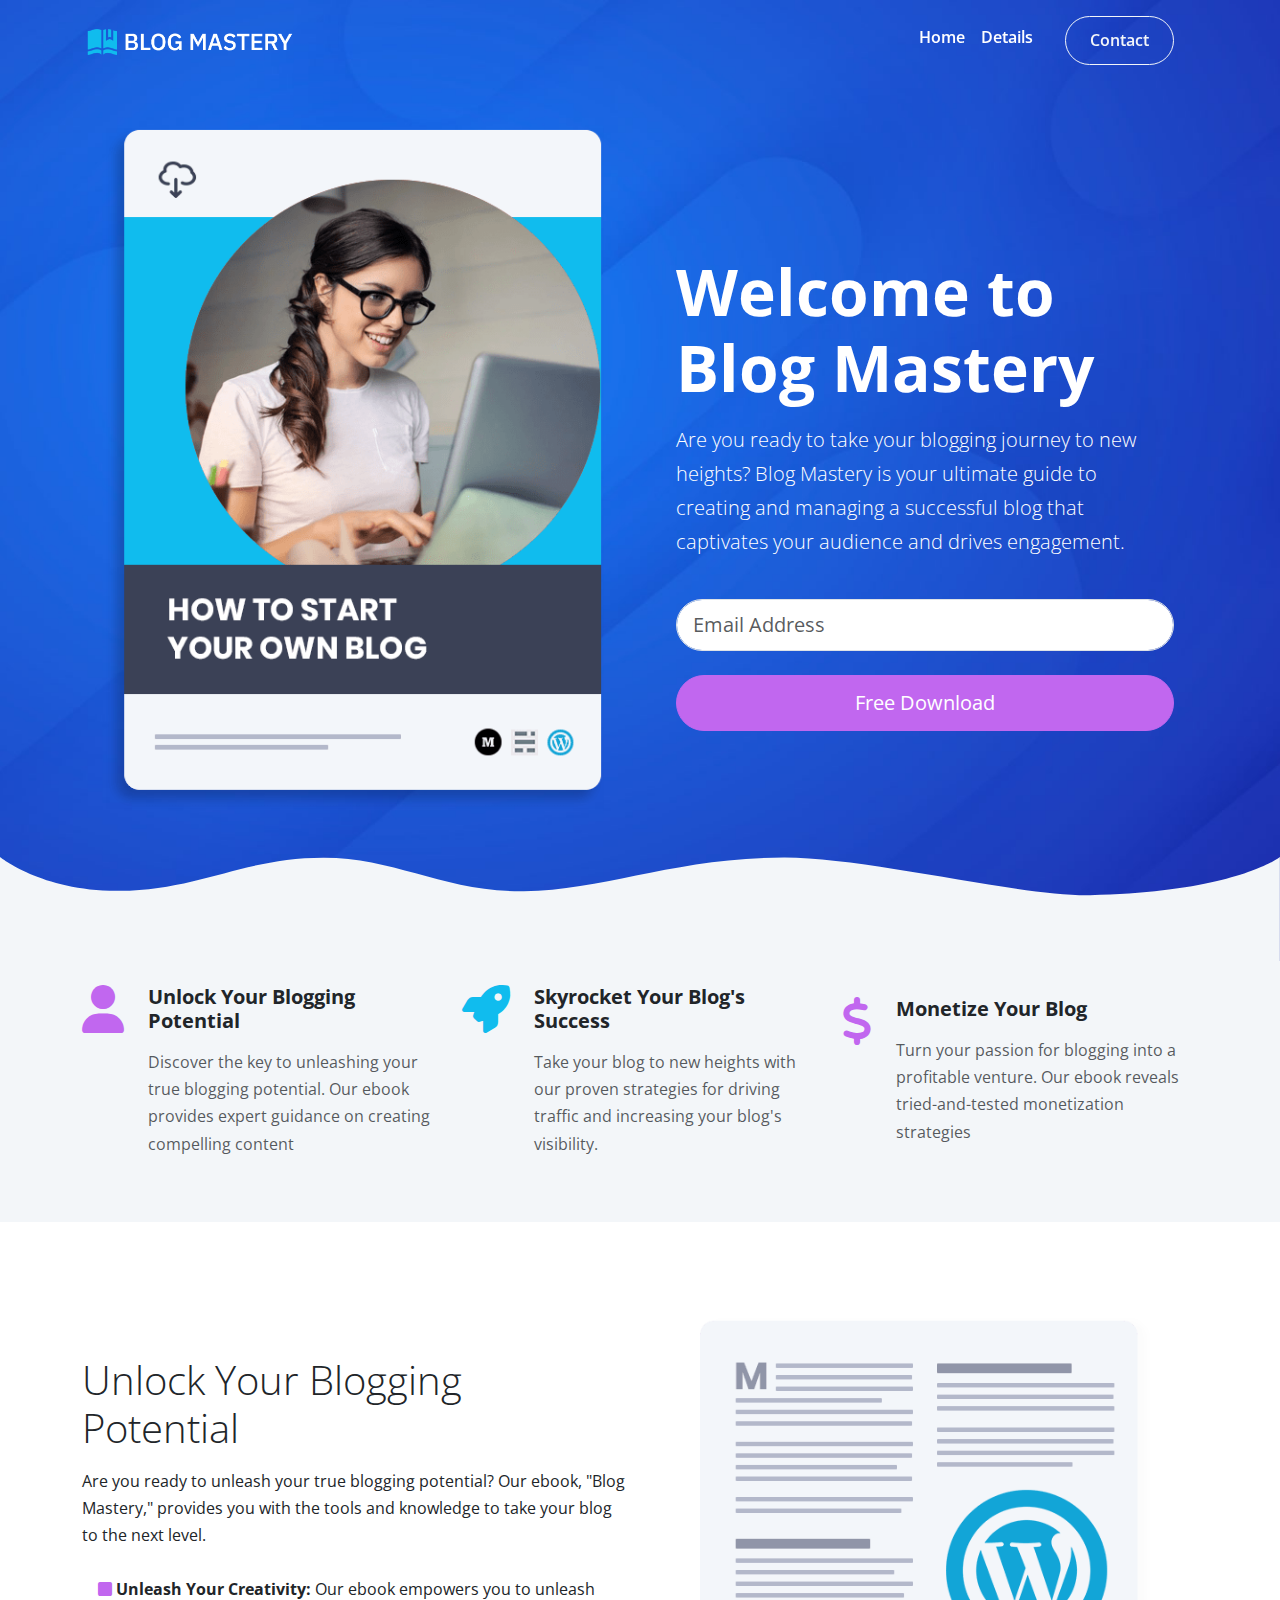
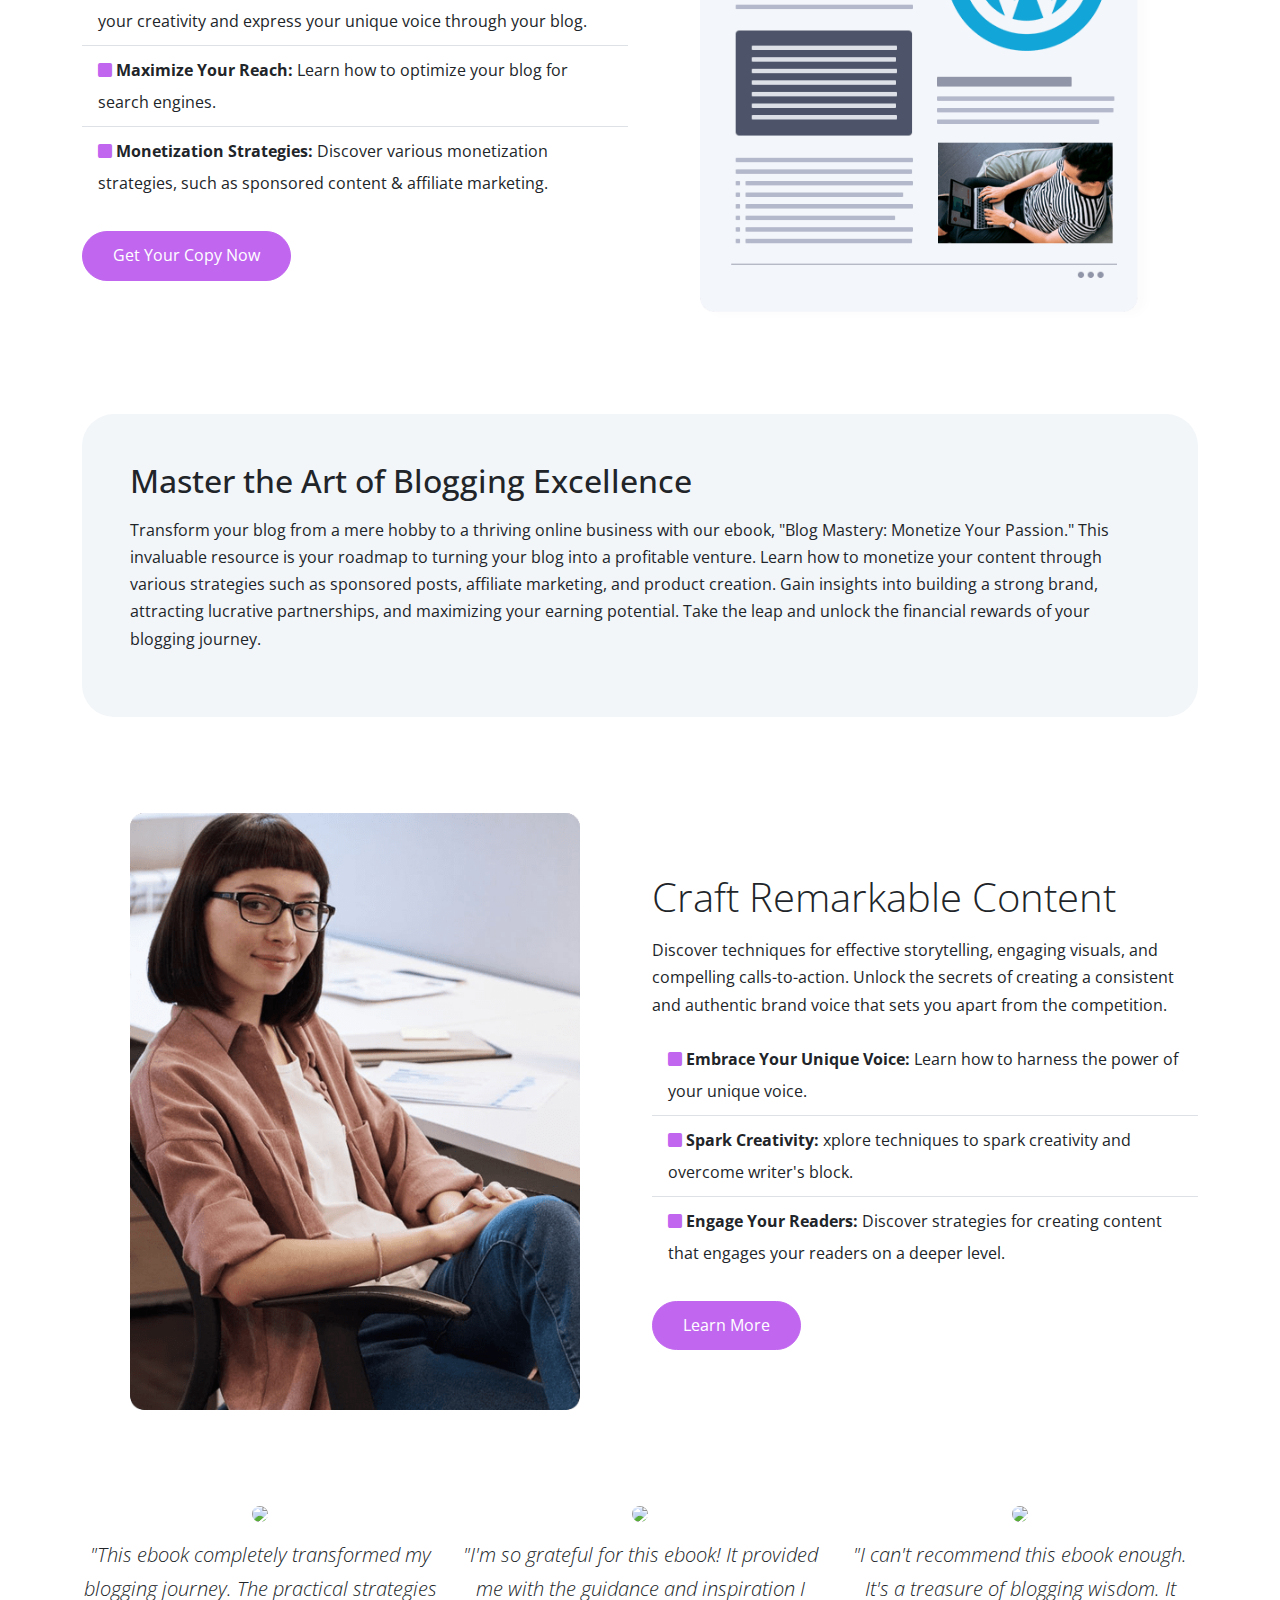
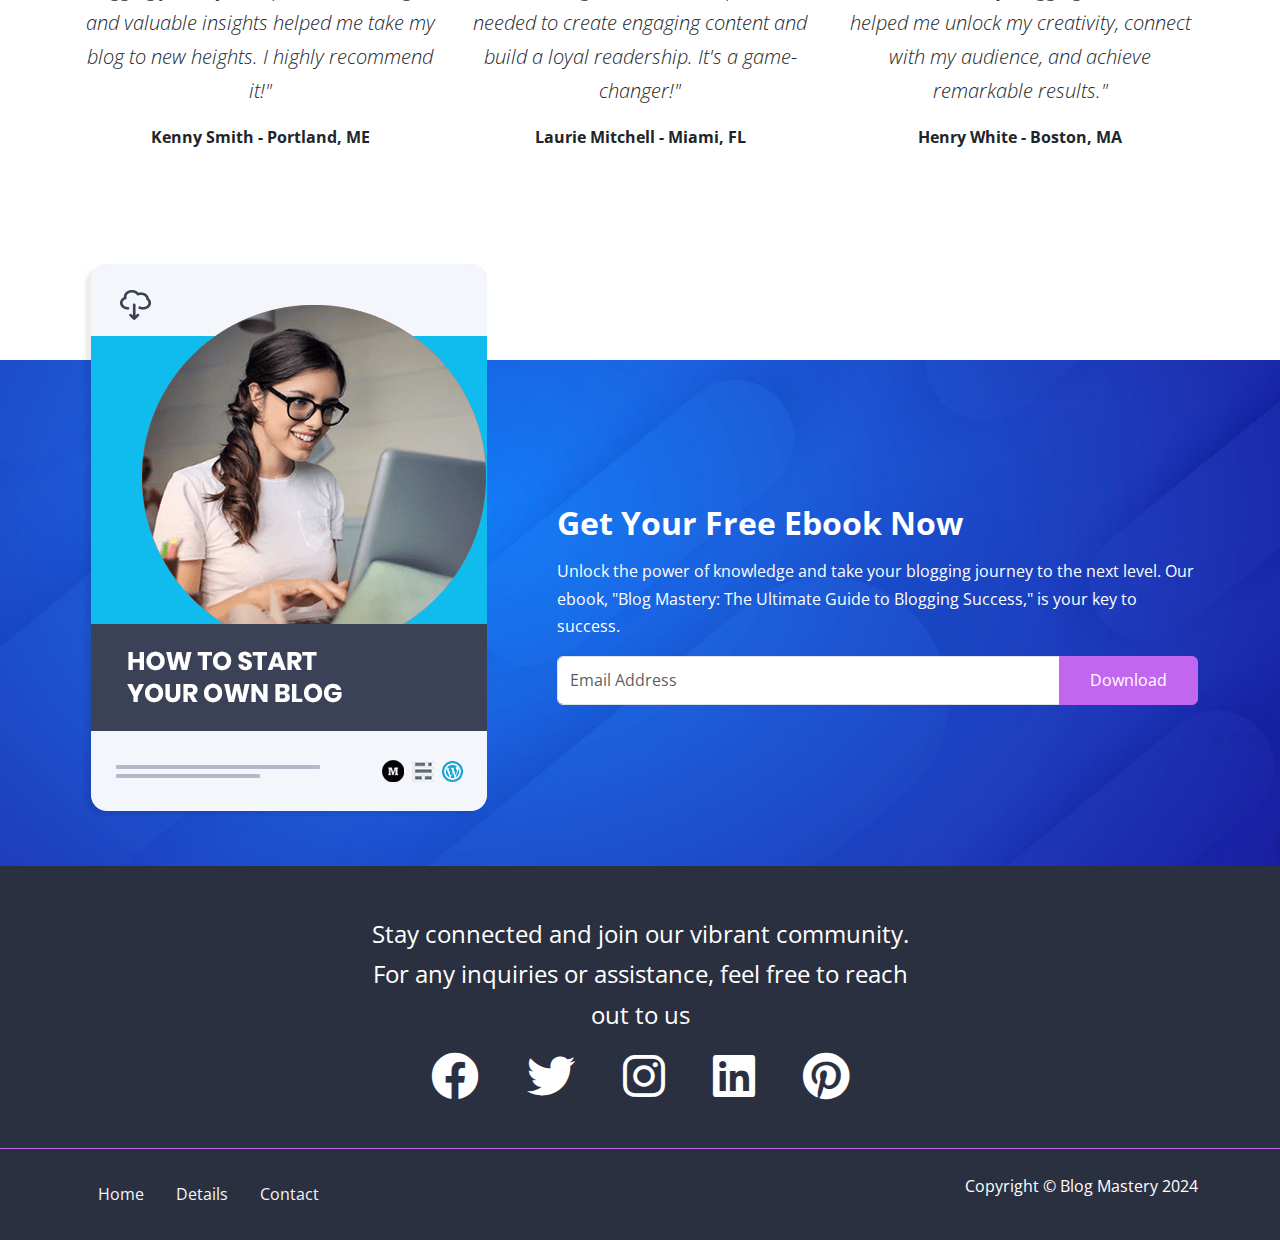
==== commit 08d6eeba: "Page name correction." ====
--- a/index.html
+++ b/index.html
@@ -65,7 +65,7 @@
             <!-- Second Column -->
             <div class="col-md-6">
               <div class="text-container p-4 d-flex flex-column justify-content-center h-100 mb-5">
-                <h1 class="display-3 fw-bold">Welcome to Block Mastery</h1>
+                <h1 class="display-3 fw-bold">Welcome to Blog Mastery</h1>
                 <p class="lead">
                   Are you ready to take your blogging journey to new heights? Blog Mastery is 
                   your ultimate guide to creating and managing a successful blog that captivates 
--- a/css/styles.css
+++ b/css/styles.css
@@ -25,6 +25,14 @@
   background-size: cover;
 }
 
+.map iframe {
+  left: 0;
+  top: 0;
+  height: 400px;
+  width: 100%;
+  border: none;
+}
+
 @media (max-width: 1000px) {
   .hero .image-container {
     display: flex;
